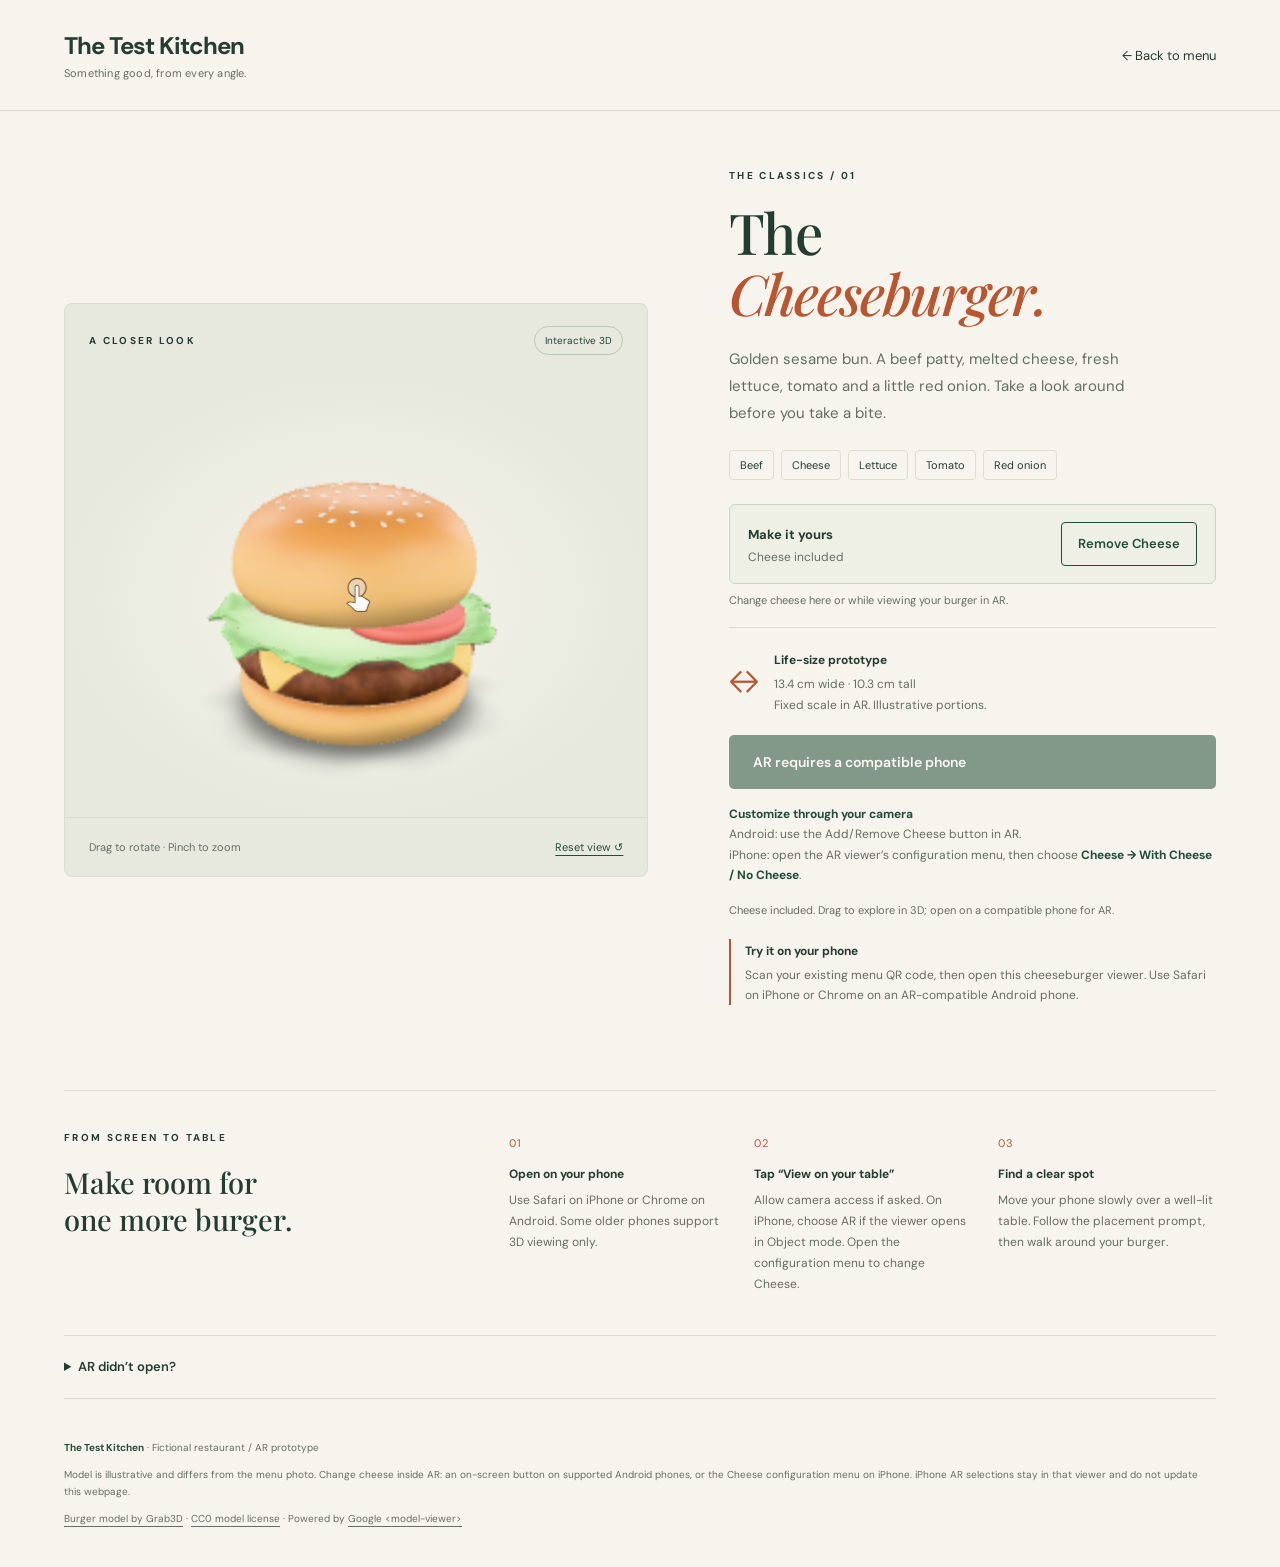
==== index.html @ 7cefbf9c "Enable live cheese changes in WebXR and iPhone Quick Look" ====
<!doctype html>
<html lang="en">
<head>
  <meta charset="utf-8">
  <meta name="viewport" content="width=device-width, initial-scale=1">
  <meta name="theme-color" content="#f7f4ed">
  <meta name="description" content="Explore The Test Kitchen's cheeseburger in 3D and place a life-size prototype on your table in augmented reality.">
  <title>Cheeseburger in 3D · The Test Kitchen</title>
  <link rel="stylesheet" href="styles.css?v=live-ar-1">
  <script type="module" src="model-viewer.min.js"></script>
  <script type="module" src="viewer.js?v=live-ar-1"></script>
</head>
<body>
  <header class="site-header">
    <a class="wordmark" href="https://sites.google.com/view/the-test-kitchen-menu-demo">The Test Kitchen<span>Something good, from every angle.</span></a>
    <a class="back-link" href="https://sites.google.com/view/the-test-kitchen-menu-demo">← Back to menu</a>
  </header>
  <main>
    <section class="experience" aria-labelledby="burger-title">
      <div class="viewer-panel">
        <div class="viewer-topline"><span class="eyebrow">A closer look</span><span class="badge">Interactive 3D</span></div>
        <model-viewer class="is-loading" id="burger" src="cheeseburger.glb" ios-src="burger-interactive.usdz"
          alt="A sesame-bun cheeseburger with beef, cheese, lettuce, tomato and red onion. Drag or use arrow keys to rotate."
          camera-controls touch-action="pan-y" shadow-intensity="1" shadow-softness="1"
          exposure="1" camera-orbit="30deg 70deg 0.38m" min-camera-orbit="auto 15deg 0.22m" max-camera-orbit="auto 90deg 0.6m"
          ar ar-modes="webxr quick-look" ar-scale="fixed" ar-placement="floor" xr-environment loading="eager">
          <button slot="ar-button" class="native-ar-button" disabled>View on your table <span aria-hidden="true">↗</span></button>
          <div slot="progress-bar" class="loading-indicator" id="loading-indicator"><span class="spinner" aria-hidden="true"></span> Preparing your burger…</div>
          <div class="ar-customizer" id="ar-customizer" role="group" aria-label="Customize your burger in AR">
            <div><strong>Make it yours</strong><p id="ar-cheese-status" role="status" aria-live="polite">Cheese included</p></div>
            <button id="ar-toggle-cheese" type="button" disabled>Remove Cheese</button>
            <p class="ar-placement-hint">Move your phone slowly to find the table, then tap to place.</p>
            <p class="ar-tracking-hint">Finding your table again… Move your phone slowly.</p>
          </div>
        </model-viewer>
        <div class="viewer-bottomline"><span>Drag to rotate · Pinch to zoom</span><button class="text-button" id="reset-view" disabled>Reset view ↺</button></div>
      </div>
      <div class="details">
        <p class="eyebrow">The classics / 01</p>
        <h1 id="burger-title">The<br><em>Cheeseburger.</em></h1>
        <p class="description">Golden sesame bun. A beef patty, melted cheese, fresh lettuce, tomato and a little red onion. Take a look around before you take a bite.</p>
        <div class="ingredients" aria-label="Illustrated ingredients"><span>Beef</span><span id="cheese-chip">Cheese</span><span>Lettuce</span><span>Tomato</span><span>Red onion</span></div>
        <div class="customizer"><div><strong>Make it yours</strong><p id="cheese-status" role="status" aria-live="polite">Cheese included</p></div><button id="toggle-cheese" type="button" aria-pressed="false" aria-label="Remove cheese" disabled>Remove Cheese</button></div>
        <p class="customizer-note">Change cheese here or while viewing your burger in AR.</p>
        <div class="size-note"><span class="size-icon" aria-hidden="true">↔</span><div><strong>Life-size prototype</strong><p>13.4 cm wide · 10.3 cm tall<br>Fixed scale in AR. Illustrative portions.</p></div></div>
        <button id="launch-ar" class="primary-button" disabled>Loading 3D model…</button>
        <p class="ar-instructions"><strong>Customize through your camera</strong><br>Android: use the Add/Remove Cheese button in AR.<br>iPhone: open the AR viewer’s configuration menu, then choose <strong>Cheese → With Cheese / No Cheese</strong>.</p>
        <p id="viewer-status" class="status" role="status" aria-live="polite">The model is loading. You’ll be able to rotate it here.</p>
        <button id="retry" class="text-button" hidden>Try loading again</button>
        <div class="phone-note" id="phone-note" hidden><strong>Try it on your phone</strong><p>Scan your existing menu QR code, then open this cheeseburger viewer. Use Safari on iPhone or Chrome on an AR-compatible Android phone.</p></div>
        <noscript><p class="error">JavaScript is needed for interactive 3D. On iPhone, you can <a rel="ar" href="burger-interactive.usdz#allowsContentScaling=0">open the AR model directly<img alt="" width="1" height="1" src="ar-icon.svg"></a>.</p></noscript>
      </div>
    </section>
    <section class="how-to" aria-labelledby="how-title">
      <div><p class="eyebrow">From screen to table</p><h2 id="how-title">Make room for<br>one more burger.</h2></div>
      <ol>
        <li><span class="step">01</span><div><h3>Open on your phone</h3><p>Use Safari on iPhone or Chrome on Android. Some older phones support 3D viewing only.</p></div></li>
        <li><span class="step">02</span><div><h3>Tap “View on your table”</h3><p>Allow camera access if asked. On iPhone, choose AR if the viewer opens in Object mode. Open the configuration menu to change Cheese.</p></div></li>
        <li><span class="step">03</span><div><h3>Find a clear spot</h3><p>Move your phone slowly over a well-lit table. Follow the placement prompt, then walk around your burger.</p></div></li>
      </ol>
    </section>
    <details class="help"><summary>AR didn’t open?</summary><p>Open this page in Safari or Chrome instead of a social app’s browser. Android requires Chrome with WebXR and Google Play Services for AR on a supported device. Update iOS if the iPhone configuration menu is unavailable. If camera placement is unavailable, you can still rotate the burger in 3D.</p><p>iPhone fallback: <a id="ios-fallback" rel="ar" href="burger-interactive.usdz#allowsContentScaling=0"><img src="ar-icon.svg" width="18" height="18" alt=""> Open the iPhone AR file</a>.</p></details>
  </main>
  <footer><p><strong>The Test Kitchen</strong> · Fictional restaurant / AR prototype</p><p>Model is illustrative and differs from the menu photo. Change cheese inside AR: an on-screen button on supported Android phones, or the Cheese configuration menu on iPhone. iPhone AR selections stay in that viewer and do not update this webpage.</p><p><a href="https://grab3d.com/models/food/burger/">Burger model by Grab3D</a> · <a href="MODEL-LICENSE.txt">CC0 model license</a> · Powered by <a href="https://modelviewer.dev/">Google &lt;model-viewer&gt;</a></p></footer>
</body>
</html>
---- styles.css ----
@import url('https://fonts.googleapis.com/css2?family=DM+Sans:wght@400;500;600;700&family=Playfair+Display:ital,wght@0,500;0,600;1,500&display=swap');
:root{font-family:'DM Sans',Arial,sans-serif;color:#253c31;background:#f7f4ed;font-synthesis:none;--green:#234d38;--muted:#666d62;--line:#dddcd1;--orange:#bb552f}
*{box-sizing:border-box}body{margin:0}a{color:inherit;text-underline-offset:4px}button{font:inherit;cursor:pointer}button:disabled{cursor:default;opacity:.55}button:focus-visible,a:focus-visible,summary:focus-visible{outline:3px solid #bb552f;outline-offset:5px}[hidden]{display:none!important}
.site-header{max-width:1440px;margin:auto;padding:30px 5%;display:flex;align-items:center;justify-content:space-between;border-bottom:1px solid var(--line);gap:24px}.wordmark{text-decoration:none;font-size:24px;font-weight:700;letter-spacing:-1px}.wordmark span{display:block;font-size:11px;letter-spacing:.2px;font-weight:400;margin-top:5px;color:var(--muted)}.back-link{font-size:13px;text-decoration:none}main{max-width:1440px;margin:auto;padding:42px 5% 0}.experience{display:grid;grid-template-columns:minmax(0,1.2fr) minmax(0,1fr);gap:7%;align-items:center}.viewer-panel{position:relative;background:#e7e9df;border:1px solid #d8ddcf;border-radius:8px;min-width:0;overflow:hidden}.viewer-topline,.viewer-bottomline{display:flex;justify-content:space-between;align-items:center;padding:22px 24px;gap:12px}.eyebrow{text-transform:uppercase;letter-spacing:2.3px;font-size:10px;font-weight:700;margin:0 0 20px}.viewer-topline .eyebrow{margin:0}.badge{font-size:10px;padding:7px 10px;border:1px solid #bbc6b4;border-radius:20px}.viewer-bottomline{font-size:11px;color:var(--muted);border-top:1px solid #d8ddcf;padding:18px 24px}model-viewer{width:100%;height:440px;--poster-color:transparent;--progress-bar-color:var(--green);background:radial-gradient(ellipse at center,#f5f3e9 0%,#e7e9df 70%)}.details{padding:16px 0}h1{font-family:'Playfair Display',Georgia,serif;font-size:clamp(38px,4.4vw,66px);font-weight:500;line-height:1.08;letter-spacing:-2px;margin:0 0 22px}h1 em{font-weight:500;color:var(--orange)}.description{color:var(--muted);font-size:15px;line-height:1.8;max-width:430px}.ingredients{display:flex;flex-wrap:wrap;gap:7px;margin:23px 0}.ingredients span{border:1px solid var(--line);font-size:11px;padding:7px 10px;border-radius:4px}.size-note{display:flex;align-items:center;gap:15px;border-top:1px solid var(--line);padding:20px 0}.size-note strong{font-size:12px}.size-note p{color:var(--muted);font-size:12px;line-height:1.7;margin:5px 0 0}.size-icon{font-size:30px;color:var(--orange)}.primary-button,.native-ar-button{background:var(--green);color:#fff;border:0;border-radius:5px;padding:18px 24px;font-weight:600;font-size:14px}.primary-button{width:100%;text-align:left;display:flex;justify-content:space-between;align-items:center}.primary-button:hover:not(:disabled),.native-ar-button:hover{background:#173d29}.native-ar-button{position:absolute;bottom:20px;left:50%;transform:translateX(-50%);white-space:nowrap;box-shadow:0 3px 18px #26372a22}.native-ar-button span{margin-left:16px}.text-button{background:none;border:0;padding:4px 0;color:var(--green);font-size:11px;text-decoration:underline;text-underline-offset:4px}.status{font-size:11px;line-height:1.7;color:var(--muted);min-height:20px;margin:10px 0}.phone-note{border-left:2px solid var(--orange);padding-left:14px;margin-top:18px}.phone-note strong{font-size:12px}.phone-note p{font-size:12px;line-height:1.7;color:var(--muted);margin:5px 0}.loading-indicator{position:absolute;inset:0;display:flex;align-items:center;justify-content:center;gap:12px;font-size:13px;background:#e7e9df}.spinner{height:18px;width:18px;border:2px solid #b9c6b2;border-top-color:var(--green);border-radius:50%;animation:spin .7s linear infinite}@keyframes spin{to{transform:rotate(360deg)}}.how-to{display:grid;grid-template-columns:1fr 2fr;gap:8%;border-top:1px solid var(--line);margin-top:64px;padding:40px 0}.how-to h2{font-family:'Playfair Display',Georgia,serif;font-size:29px;line-height:1.25;font-weight:500;margin:0}.how-to ol{list-style:none;margin:0;padding:0;display:grid;grid-template-columns:repeat(3,1fr);gap:26px}.step{color:var(--orange);font-size:11px;letter-spacing:1px}.how-to h3{font-size:12px;margin:14px 0 8px}.how-to li p{font-size:12px;line-height:1.75;color:var(--muted);margin:0}.help{border-top:1px solid var(--line);border-bottom:1px solid var(--line);padding:20px 0;font-size:13px;line-height:1.7}.help summary{cursor:pointer;font-weight:600}.help p{max-width:780px;color:var(--muted)}.help img{vertical-align:middle}.error{color:#9c3126}footer{max-width:1440px;margin:0 auto;padding:30px 5%;font-size:10px;line-height:1.7;color:var(--muted)}footer strong{color:var(--green)}
@media(max-width:760px){.site-header{padding:20px 6%;gap:10px}.wordmark{font-size:20px}.wordmark span{font-size:9px}.back-link{font-size:11px}main{padding:24px 6% 0}.experience{grid-template-columns:1fr;gap:28px}.viewer-topline{padding:16px}.viewer-bottomline{padding:14px 16px;font-size:10px}model-viewer{height:340px;max-height:50svh;min-height:250px}.details{padding:0}h1{font-size:46px;letter-spacing:-1.5px}h1 br{display:none}h1 em{display:block}.description{font-size:14px;max-width:none}.eyebrow{margin-bottom:14px}.how-to{grid-template-columns:1fr;gap:28px;margin-top:36px;padding:30px 0}.how-to ol{grid-template-columns:1fr;gap:23px}.how-to li{display:flex;gap:20px}.step{padding-top:3px}.how-to h3{margin:0 0 5px}.how-to h2{font-size:28px}.how-to h2 br{display:none}.primary-button{font-size:15px}footer{padding:24px 6%}.native-ar-button{padding:14px 18px;font-size:12px}}
@media(prefers-reduced-motion:reduce){.spinner{animation:none}}

.customizer{display:flex;align-items:center;justify-content:space-between;gap:16px;border:1px solid #cbd3c4;background:#eef0e6;border-radius:6px;padding:17px 18px;margin-top:24px}.customizer strong{font-size:13px}.customizer p{font-size:12px;color:var(--muted);margin:5px 0 0}.customizer button{font-size:13px;font-weight:600;background:transparent;border:1px solid var(--green);color:var(--green);padding:12px 16px;border-radius:4px;min-height:44px;white-space:nowrap}.customizer button:hover:not(:disabled){background:#dde4d5}.customizer button[aria-pressed="true"]{background:var(--green);color:white}.customizer-note{font-size:11px;color:var(--muted);line-height:1.6;margin:8px 0 18px}#cheese-chip.omitted{text-decoration:line-through;opacity:.5}.is-loading .native-ar-button{display:none!important}#ios-fallback[aria-disabled="true"]{pointer-events:none;opacity:.5}
.customizer button[aria-pressed="true"]:hover:not(:disabled){background:#173d29}

.ar-instructions{font-size:12px;line-height:1.7;color:var(--muted);margin:15px 0}.ar-instructions strong{color:var(--green)}
.ar-customizer{display:none;position:absolute;left:16px;right:16px;bottom:max(24px,env(safe-area-inset-bottom));max-width:460px;margin:auto;padding:18px;border-radius:12px;background:#f7f4edf5;color:#253c31;box-shadow:0 4px 24px #0003;grid-template-columns:1fr auto;gap:12px;align-items:center;pointer-events:auto}
.ar-customizer strong{font-size:16px}.ar-customizer p{font-size:13px;line-height:1.5;margin:5px 0 0}.ar-customizer button{border:0;border-radius:6px;background:#234d38;color:white;font-size:16px;font-weight:600;min-height:48px;padding:12px 16px}.ar-customizer .ar-placement-hint,.ar-customizer .ar-tracking-hint{grid-column:1 / -1;margin:0}.ar-tracking-hint{display:none}
model-viewer[ar-status="session-started"] .ar-customizer,model-viewer[ar-status="object-placed"] .ar-customizer{display:grid}
model-viewer[ar-status="object-placed"] .ar-placement-hint{display:none}
model-viewer[ar-tracking="not-tracking"] .ar-tracking-hint{display:block}
model-viewer[ar-tracking="not-tracking"] .ar-placement-hint{display:none}
model-viewer[ar-status="session-started"] .loading-indicator,model-viewer[ar-status="object-placed"] .loading-indicator{display:none}
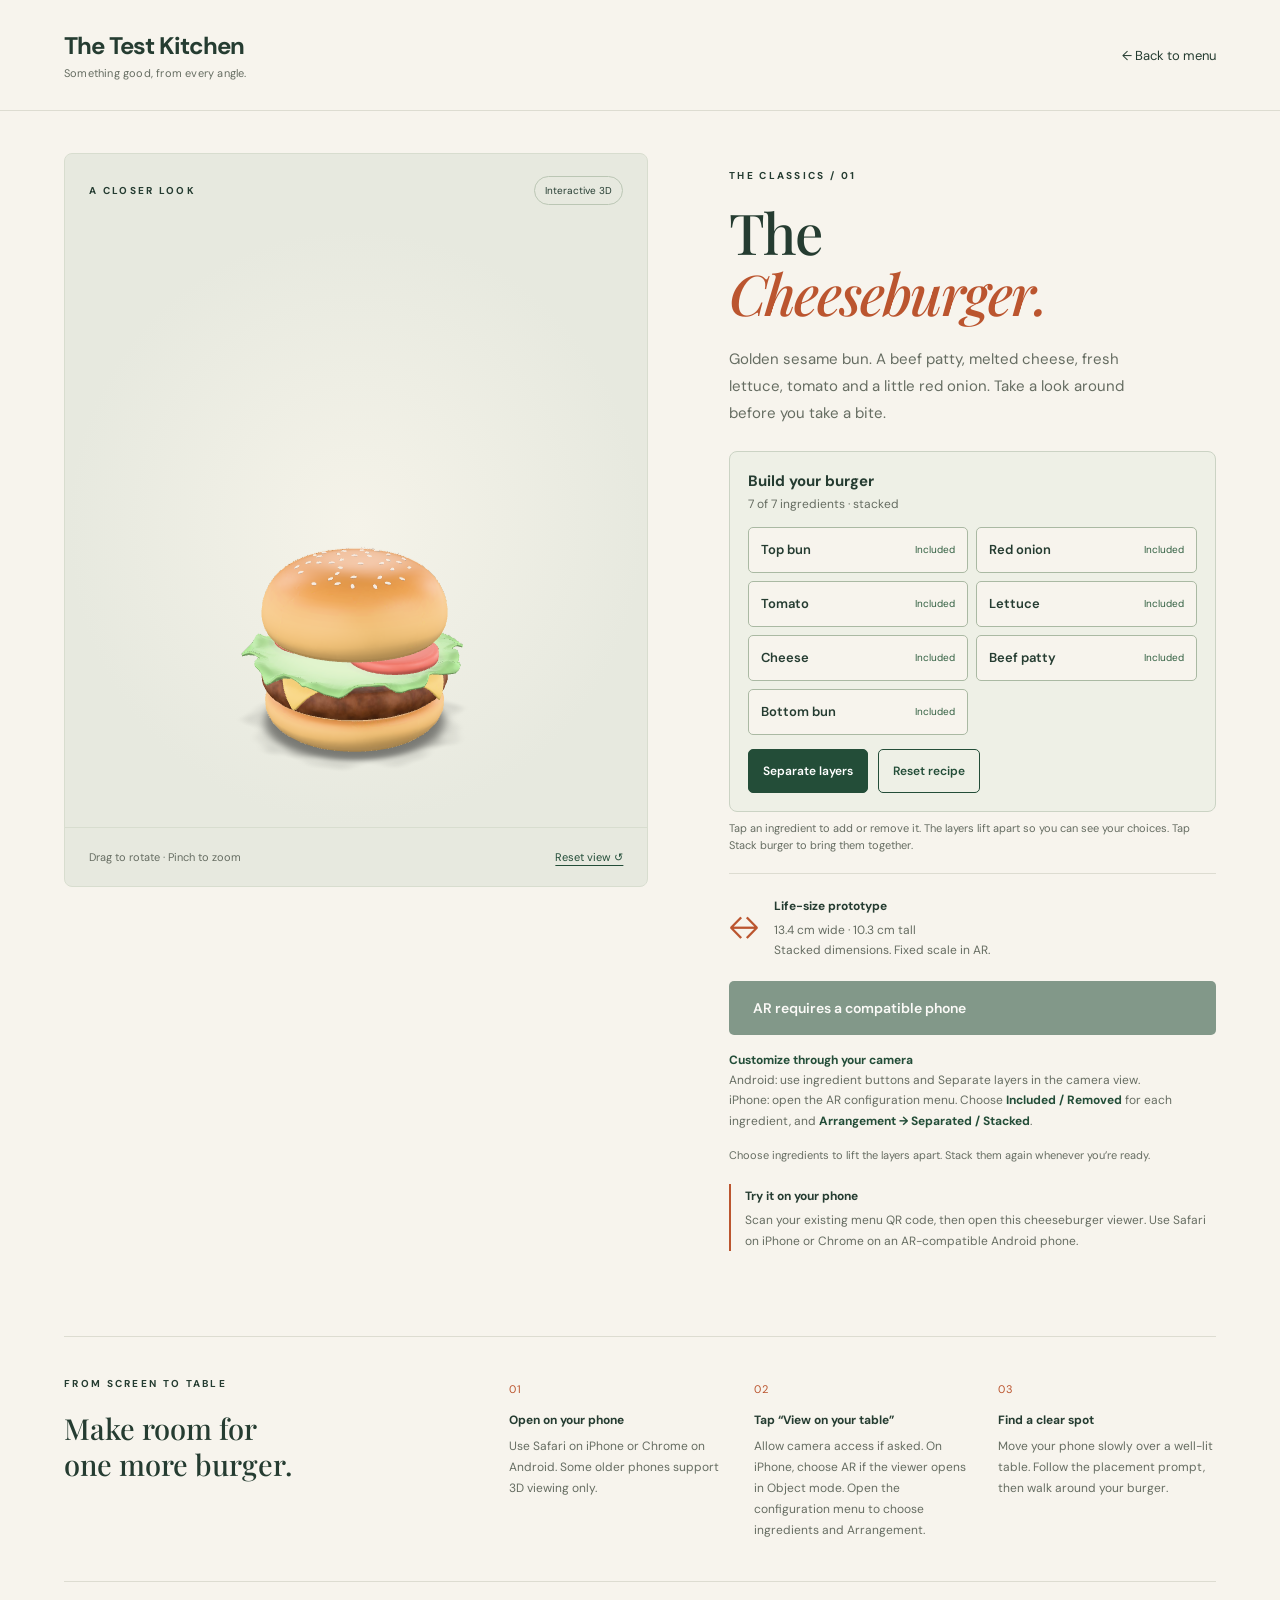
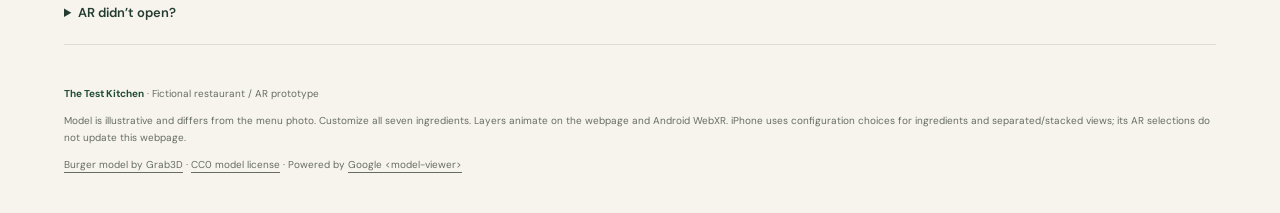
==== commit 4d15c20c: "Add all ingredient controls and separating burger layers in 3D and AR" ====
--- a/index.html
+++ b/index.html
@@ -6,9 +6,9 @@
   <meta name="theme-color" content="#f7f4ed">
   <meta name="description" content="Explore The Test Kitchen's cheeseburger in 3D and place a life-size prototype on your table in augmented reality.">
   <title>Cheeseburger in 3D · The Test Kitchen</title>
-  <link rel="stylesheet" href="styles.css?v=live-ar-1">
+  <link rel="stylesheet" href="styles.css?v=layers-2">
   <script type="module" src="model-viewer.min.js"></script>
-  <script type="module" src="viewer.js?v=live-ar-1"></script>
+  <script type="module" src="viewer.js?v=layers-2"></script>
 </head>
 <body>
   <header class="site-header">
@@ -19,18 +19,18 @@
     <section class="experience" aria-labelledby="burger-title">
       <div class="viewer-panel">
         <div class="viewer-topline"><span class="eyebrow">A closer look</span><span class="badge">Interactive 3D</span></div>
-        <model-viewer class="is-loading" id="burger" src="cheeseburger.glb" ios-src="burger-interactive.usdz"
+        <model-viewer class="is-loading" id="burger" src="burger-layers.glb" ios-src="burger-customizable.usdz" animation-name="Separate layers"
           alt="A sesame-bun cheeseburger with beef, cheese, lettuce, tomato and red onion. Drag or use arrow keys to rotate."
           camera-controls touch-action="pan-y" shadow-intensity="1" shadow-softness="1"
-          exposure="1" camera-orbit="30deg 70deg 0.38m" min-camera-orbit="auto 15deg 0.22m" max-camera-orbit="auto 90deg 0.6m"
+          exposure="1" camera-orbit="30deg 75deg 0.65m" camera-target="0m 0.12m 0m" min-camera-orbit="auto 15deg 0.3m" max-camera-orbit="auto 90deg 1m"
           ar ar-modes="webxr quick-look" ar-scale="fixed" ar-placement="floor" xr-environment loading="eager">
           <button slot="ar-button" class="native-ar-button" disabled>View on your table <span aria-hidden="true">↗</span></button>
           <div slot="progress-bar" class="loading-indicator" id="loading-indicator"><span class="spinner" aria-hidden="true"></span> Preparing your burger…</div>
           <div class="ar-customizer" id="ar-customizer" role="group" aria-label="Customize your burger in AR">
-            <div><strong>Make it yours</strong><p id="ar-cheese-status" role="status" aria-live="polite">Cheese included</p></div>
-            <button id="ar-toggle-cheese" type="button" disabled>Remove Cheese</button>
-            <p class="ar-placement-hint">Move your phone slowly to find the table, then tap to place.</p>
-            <p class="ar-tracking-hint">Finding your table again… Move your phone slowly.</p>
+            <div class="ar-customizer-title"><strong>Your burger, your way</strong><p id="ar-recipe-status" role="status" aria-live="polite">All ingredients included</p></div>
+            <div class="ingredient-grid"><button type="button" data-ingredient="Top_Bun" aria-pressed="true" disabled><span>Top bun</span><span class="ingredient-state">Included</span></button><button type="button" data-ingredient="Onion" aria-pressed="true" disabled><span>Red onion</span><span class="ingredient-state">Included</span></button><button type="button" data-ingredient="Tomato" aria-pressed="true" disabled><span>Tomato</span><span class="ingredient-state">Included</span></button><button type="button" data-ingredient="Lettuce" aria-pressed="true" disabled><span>Lettuce</span><span class="ingredient-state">Included</span></button><button type="button" data-ingredient="Cheese" aria-pressed="true" disabled><span>Cheese</span><span class="ingredient-state">Included</span></button><button type="button" data-ingredient="Patty" aria-pressed="true" disabled><span>Beef patty</span><span class="ingredient-state">Included</span></button><button type="button" data-ingredient="Bottom_Bun" aria-pressed="true" disabled><span>Bottom bun</span><span class="ingredient-state">Included</span></button></div>
+            <div class="recipe-actions"><button type="button" data-layout disabled>Separate layers</button><button type="button" data-reset disabled>Reset recipe</button></div>
+            <p class="ar-placement-hint">Move your phone slowly to find the table, then tap to place.</p><p class="ar-tracking-hint">Finding your table again… Move your phone slowly.</p>
           </div>
         </model-viewer>
         <div class="viewer-bottomline"><span>Drag to rotate · Pinch to zoom</span><button class="text-button" id="reset-view" disabled>Reset view ↺</button></div>
@@ -39,28 +39,31 @@
         <p class="eyebrow">The classics / 01</p>
         <h1 id="burger-title">The<br><em>Cheeseburger.</em></h1>
         <p class="description">Golden sesame bun. A beef patty, melted cheese, fresh lettuce, tomato and a little red onion. Take a look around before you take a bite.</p>
-        <div class="ingredients" aria-label="Illustrated ingredients"><span>Beef</span><span id="cheese-chip">Cheese</span><span>Lettuce</span><span>Tomato</span><span>Red onion</span></div>
-        <div class="customizer"><div><strong>Make it yours</strong><p id="cheese-status" role="status" aria-live="polite">Cheese included</p></div><button id="toggle-cheese" type="button" aria-pressed="false" aria-label="Remove cheese" disabled>Remove Cheese</button></div>
-        <p class="customizer-note">Change cheese here or while viewing your burger in AR.</p>
-        <div class="size-note"><span class="size-icon" aria-hidden="true">↔</span><div><strong>Life-size prototype</strong><p>13.4 cm wide · 10.3 cm tall<br>Fixed scale in AR. Illustrative portions.</p></div></div>
+        <div class="recipe-customizer"><div class="recipe-heading"><strong>Build your burger</strong><p id="recipe-status" role="status" aria-live="polite">All ingredients included</p></div>
+          <div class="ingredient-grid"><button type="button" data-ingredient="Top_Bun" aria-pressed="true" disabled><span>Top bun</span><span class="ingredient-state">Included</span></button><button type="button" data-ingredient="Onion" aria-pressed="true" disabled><span>Red onion</span><span class="ingredient-state">Included</span></button><button type="button" data-ingredient="Tomato" aria-pressed="true" disabled><span>Tomato</span><span class="ingredient-state">Included</span></button><button type="button" data-ingredient="Lettuce" aria-pressed="true" disabled><span>Lettuce</span><span class="ingredient-state">Included</span></button><button type="button" data-ingredient="Cheese" aria-pressed="true" disabled><span>Cheese</span><span class="ingredient-state">Included</span></button><button type="button" data-ingredient="Patty" aria-pressed="true" disabled><span>Beef patty</span><span class="ingredient-state">Included</span></button><button type="button" data-ingredient="Bottom_Bun" aria-pressed="true" disabled><span>Bottom bun</span><span class="ingredient-state">Included</span></button></div>
+          <div class="recipe-actions"><button type="button" data-layout disabled>Separate layers</button><button type="button" data-reset disabled>Reset recipe</button></div>
+        </div>
+        <p class="customizer-note">Tap an ingredient to add or remove it. The layers lift apart so you can see your choices. Tap Stack burger to bring them together.</p>
+        <div class="size-note"><span class="size-icon" aria-hidden="true">↔</span><div><strong>Life-size prototype</strong><p>13.4 cm wide · 10.3 cm tall<br>Stacked dimensions. Fixed scale in AR.</p></div></div>
         <button id="launch-ar" class="primary-button" disabled>Loading 3D model…</button>
-        <p class="ar-instructions"><strong>Customize through your camera</strong><br>Android: use the Add/Remove Cheese button in AR.<br>iPhone: open the AR viewer’s configuration menu, then choose <strong>Cheese → With Cheese / No Cheese</strong>.</p>
+        <p class="ar-instructions"><strong>Customize through your camera</strong><br>Android: use ingredient buttons and Separate layers in the camera view.<br>iPhone: open the AR configuration menu. Choose <strong>Included / Removed</strong> for each ingredient, and <strong>Arrangement → Separated / Stacked</strong>.</p>
         <p id="viewer-status" class="status" role="status" aria-live="polite">The model is loading. You’ll be able to rotate it here.</p>
+        <button id="retry-ios" class="text-button" hidden>Retry iPhone AR</button>
         <button id="retry" class="text-button" hidden>Try loading again</button>
         <div class="phone-note" id="phone-note" hidden><strong>Try it on your phone</strong><p>Scan your existing menu QR code, then open this cheeseburger viewer. Use Safari on iPhone or Chrome on an AR-compatible Android phone.</p></div>
-        <noscript><p class="error">JavaScript is needed for interactive 3D. On iPhone, you can <a rel="ar" href="burger-interactive.usdz#allowsContentScaling=0">open the AR model directly<img alt="" width="1" height="1" src="ar-icon.svg"></a>.</p></noscript>
+        <noscript><p class="error">JavaScript is needed for interactive 3D. On iPhone, you can <a rel="ar" href="burger-customizable.usdz#allowsContentScaling=0">open the AR model directly<img alt="" width="1" height="1" src="ar-icon.svg"></a>.</p></noscript>
       </div>
     </section>
     <section class="how-to" aria-labelledby="how-title">
       <div><p class="eyebrow">From screen to table</p><h2 id="how-title">Make room for<br>one more burger.</h2></div>
       <ol>
         <li><span class="step">01</span><div><h3>Open on your phone</h3><p>Use Safari on iPhone or Chrome on Android. Some older phones support 3D viewing only.</p></div></li>
-        <li><span class="step">02</span><div><h3>Tap “View on your table”</h3><p>Allow camera access if asked. On iPhone, choose AR if the viewer opens in Object mode. Open the configuration menu to change Cheese.</p></div></li>
+        <li><span class="step">02</span><div><h3>Tap “View on your table”</h3><p>Allow camera access if asked. On iPhone, choose AR if the viewer opens in Object mode. Open the configuration menu to choose ingredients and Arrangement.</p></div></li>
         <li><span class="step">03</span><div><h3>Find a clear spot</h3><p>Move your phone slowly over a well-lit table. Follow the placement prompt, then walk around your burger.</p></div></li>
       </ol>
     </section>
-    <details class="help"><summary>AR didn’t open?</summary><p>Open this page in Safari or Chrome instead of a social app’s browser. Android requires Chrome with WebXR and Google Play Services for AR on a supported device. Update iOS if the iPhone configuration menu is unavailable. If camera placement is unavailable, you can still rotate the burger in 3D.</p><p>iPhone fallback: <a id="ios-fallback" rel="ar" href="burger-interactive.usdz#allowsContentScaling=0"><img src="ar-icon.svg" width="18" height="18" alt=""> Open the iPhone AR file</a>.</p></details>
+    <details class="help"><summary>AR didn’t open?</summary><p>Open this page in Safari or Chrome instead of a social app’s browser. Android requires Chrome with WebXR and Google Play Services for AR on a supported device. Update iOS if the iPhone configuration menu is unavailable. If camera placement is unavailable, you can still rotate the burger in 3D.</p><p>iPhone fallback: <a id="ios-fallback" rel="ar" href="burger-customizable.usdz#allowsContentScaling=0"><img src="ar-icon.svg" width="18" height="18" alt=""> Open the iPhone AR file</a>.</p></details>
   </main>
-  <footer><p><strong>The Test Kitchen</strong> · Fictional restaurant / AR prototype</p><p>Model is illustrative and differs from the menu photo. Change cheese inside AR: an on-screen button on supported Android phones, or the Cheese configuration menu on iPhone. iPhone AR selections stay in that viewer and do not update this webpage.</p><p><a href="https://grab3d.com/models/food/burger/">Burger model by Grab3D</a> · <a href="MODEL-LICENSE.txt">CC0 model license</a> · Powered by <a href="https://modelviewer.dev/">Google &lt;model-viewer&gt;</a></p></footer>
+  <footer><p><strong>The Test Kitchen</strong> · Fictional restaurant / AR prototype</p><p>Model is illustrative and differs from the menu photo. Customize all seven ingredients. Layers animate on the webpage and Android WebXR. iPhone uses configuration choices for ingredients and separated/stacked views; its AR selections do not update this webpage.</p><p><a href="https://grab3d.com/models/food/burger/">Burger model by Grab3D</a> · <a href="MODEL-LICENSE.txt">CC0 model license</a> · Powered by <a href="https://modelviewer.dev/">Google &lt;model-viewer&gt;</a></p></footer>
 </body>
 </html>
--- a/styles.css
+++ b/styles.css
@@ -16,3 +16,7 @@
 model-viewer[ar-tracking="not-tracking"] .ar-tracking-hint{display:block}
 model-viewer[ar-tracking="not-tracking"] .ar-placement-hint{display:none}
 model-viewer[ar-status="session-started"] .loading-indicator,model-viewer[ar-status="object-placed"] .loading-indicator{display:none}
+
+.recipe-customizer{margin:24px 0 0;padding:18px;background:#eef0e6;border:1px solid #cbd3c4;border-radius:8px}.recipe-heading strong{font-size:15px}.recipe-heading p{font-size:12px;color:var(--muted);margin:5px 0 15px}.ingredient-grid{display:grid;grid-template-columns:1fr 1fr;gap:8px}.ingredient-grid button{display:flex;align-items:center;justify-content:space-between;gap:8px;min-height:46px;padding:10px 12px;border-radius:5px;border:1px solid #aab9a3;background:#f7f4ed;color:#253c31;text-align:left;font-size:13px;font-weight:600}.ingredient-grid button[aria-pressed="false"]{background:#e1e2d9;border-style:dashed;color:#62695f}.ingredient-state{font-size:10px;font-weight:400}.ingredient-grid button[aria-pressed="true"] .ingredient-state{color:#315f41}.recipe-actions{display:flex;flex-wrap:wrap;gap:10px;margin-top:14px}.recipe-actions button{border-radius:5px;min-height:44px;padding:10px 14px;font-size:12px;font-weight:600;background:#234d38;color:white;border:1px solid #234d38}.recipe-actions button[data-reset]{background:transparent;color:#234d38}.ar-customizer{max-width:470px;display:none;padding:14px;max-height:48svh;overflow:auto;grid-template-columns:1fr;gap:0}.ar-customizer-title p{margin:3px 0 10px}.ar-customizer .ingredient-grid{gap:6px}.ar-customizer .ingredient-grid button{font-size:13px;padding:9px 11px;min-height:44px;background:#f7f4ed;color:#253c31;border:1px solid #aab9a3}.ar-customizer .ingredient-grid button[aria-pressed="false"]{background:#e1e2d9;border-style:dashed;color:#62695f}.ar-customizer .recipe-actions{margin-top:10px}.ar-customizer .recipe-actions button{font-size:13px;padding:10px 12px;min-height:44px}.ar-customizer .ar-placement-hint,.ar-customizer .ar-tracking-hint{margin-top:10px;font-size:11px}.ar-customizer .recipe-actions button[data-reset]{color:#234d38;background:transparent}
+@media(min-width:761px){.experience{align-items:start}.viewer-panel{position:sticky;top:24px}model-viewer{height:600px}}
+@media(max-width:760px){.experience{display:block}.viewer-panel{position:sticky;top:0;z-index:5;box-shadow:0 4px 14px #253c3114}.details{margin-top:24px}.viewer-topline{padding:10px 14px}.viewer-bottomline{padding:9px 14px}model-viewer{height:255px;min-height:210px;max-height:32svh}.recipe-customizer{padding:14px}.ingredient-grid button{padding:10px;font-size:12px}.ingredient-state{font-size:9px}}
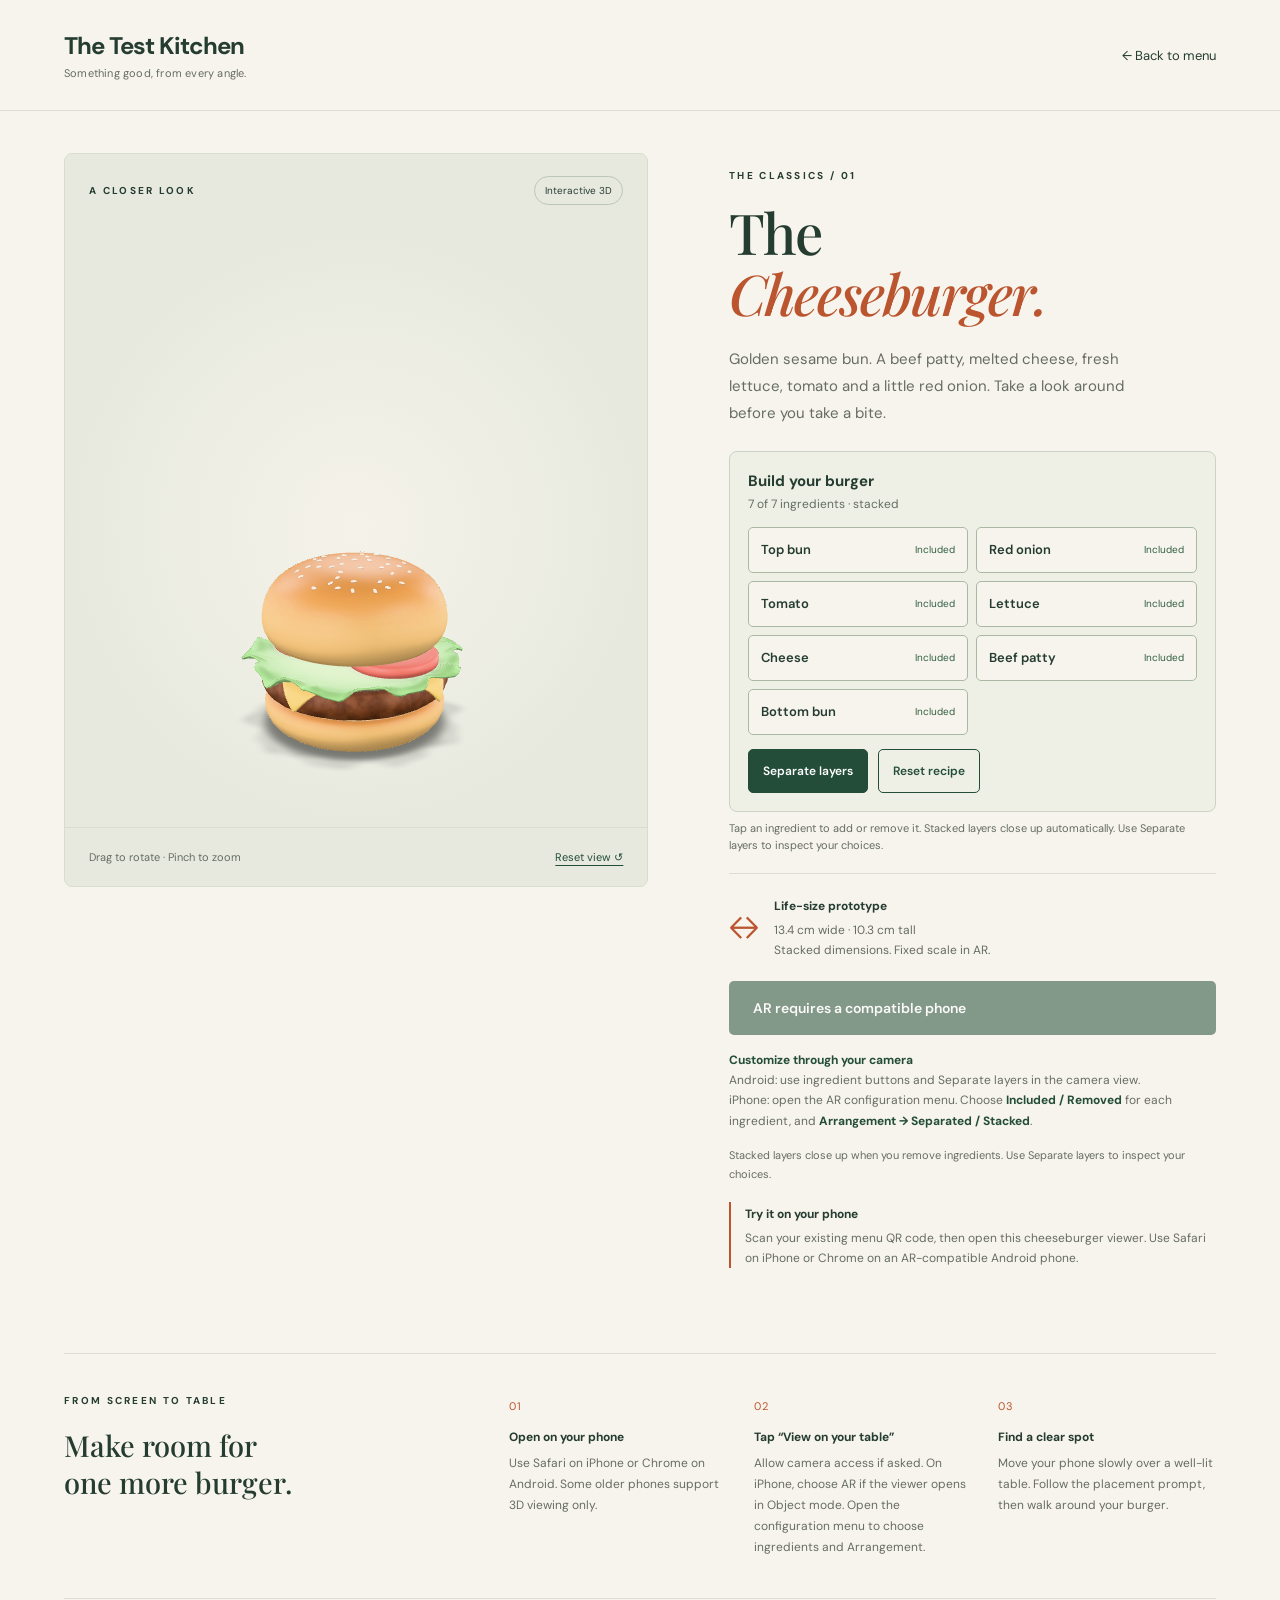
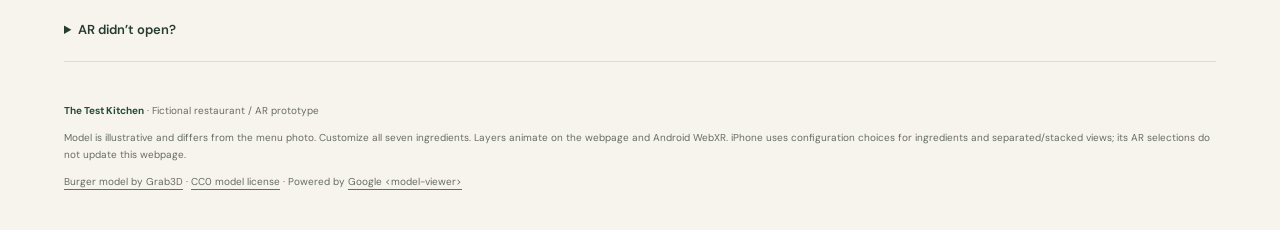
==== commit 57ad2c23: "Close ingredient-removal gaps for every stacked menu item Give burger, pizza and chicken sandwich re" ====
--- a/index.html
+++ b/index.html
@@ -6,9 +6,9 @@
   <meta name="theme-color" content="#f7f4ed">
   <meta name="description" content="Explore The Test Kitchen's cheeseburger in 3D and place a life-size prototype on your table in augmented reality.">
   <title>Cheeseburger in 3D · The Test Kitchen</title>
-  <link rel="stylesheet" href="styles.css?v=layers-2">
+  <link rel="stylesheet" href="styles.css?v=ios-recipe-3">
   <script type="module" src="model-viewer.min.js"></script>
-  <script type="module" src="viewer.js?v=layers-2"></script>
+  <script type="module" src="viewer-compact-v4.js?v=compact-4"></script>
 </head>
 <body>
   <header class="site-header">
@@ -19,7 +19,7 @@
     <section class="experience" aria-labelledby="burger-title">
       <div class="viewer-panel">
         <div class="viewer-topline"><span class="eyebrow">A closer look</span><span class="badge">Interactive 3D</span></div>
-        <model-viewer class="is-loading" id="burger" src="burger-layers.glb" ios-src="burger-customizable.usdz" animation-name="Separate layers"
+        <model-viewer class="is-loading" id="burger" src="burger-compact-v4.glb" ios-src="burger-customizable-v4.usdz" animation-name="Recipe_127"
           alt="A sesame-bun cheeseburger with beef, cheese, lettuce, tomato and red onion. Drag or use arrow keys to rotate."
           camera-controls touch-action="pan-y" shadow-intensity="1" shadow-softness="1"
           exposure="1" camera-orbit="30deg 75deg 0.65m" camera-target="0m 0.12m 0m" min-camera-orbit="auto 15deg 0.3m" max-camera-orbit="auto 90deg 1m"
@@ -43,7 +43,7 @@
           <div class="ingredient-grid"><button type="button" data-ingredient="Top_Bun" aria-pressed="true" disabled><span>Top bun</span><span class="ingredient-state">Included</span></button><button type="button" data-ingredient="Onion" aria-pressed="true" disabled><span>Red onion</span><span class="ingredient-state">Included</span></button><button type="button" data-ingredient="Tomato" aria-pressed="true" disabled><span>Tomato</span><span class="ingredient-state">Included</span></button><button type="button" data-ingredient="Lettuce" aria-pressed="true" disabled><span>Lettuce</span><span class="ingredient-state">Included</span></button><button type="button" data-ingredient="Cheese" aria-pressed="true" disabled><span>Cheese</span><span class="ingredient-state">Included</span></button><button type="button" data-ingredient="Patty" aria-pressed="true" disabled><span>Beef patty</span><span class="ingredient-state">Included</span></button><button type="button" data-ingredient="Bottom_Bun" aria-pressed="true" disabled><span>Bottom bun</span><span class="ingredient-state">Included</span></button></div>
           <div class="recipe-actions"><button type="button" data-layout disabled>Separate layers</button><button type="button" data-reset disabled>Reset recipe</button></div>
         </div>
-        <p class="customizer-note">Tap an ingredient to add or remove it. The layers lift apart so you can see your choices. Tap Stack burger to bring them together.</p>
+        <p class="customizer-note">Tap an ingredient to add or remove it. Stacked layers close up automatically. Use Separate layers to inspect your choices.</p>
         <div class="size-note"><span class="size-icon" aria-hidden="true">↔</span><div><strong>Life-size prototype</strong><p>13.4 cm wide · 10.3 cm tall<br>Stacked dimensions. Fixed scale in AR.</p></div></div>
         <button id="launch-ar" class="primary-button" disabled>Loading 3D model…</button>
         <p class="ar-instructions"><strong>Customize through your camera</strong><br>Android: use ingredient buttons and Separate layers in the camera view.<br>iPhone: open the AR configuration menu. Choose <strong>Included / Removed</strong> for each ingredient, and <strong>Arrangement → Separated / Stacked</strong>.</p>
@@ -51,7 +51,7 @@
         <button id="retry-ios" class="text-button" hidden>Retry iPhone AR</button>
         <button id="retry" class="text-button" hidden>Try loading again</button>
         <div class="phone-note" id="phone-note" hidden><strong>Try it on your phone</strong><p>Scan your existing menu QR code, then open this cheeseburger viewer. Use Safari on iPhone or Chrome on an AR-compatible Android phone.</p></div>
-        <noscript><p class="error">JavaScript is needed for interactive 3D. On iPhone, you can <a rel="ar" href="burger-customizable.usdz#allowsContentScaling=0">open the AR model directly<img alt="" width="1" height="1" src="ar-icon.svg"></a>.</p></noscript>
+        <noscript><p class="error">JavaScript is needed for interactive 3D. On iPhone, you can <a rel="ar" href="burger-customizable-v4.usdz#allowsContentScaling=0">open the AR model directly<img alt="" width="1" height="1" src="ar-icon.svg"></a>.</p></noscript>
       </div>
     </section>
     <section class="how-to" aria-labelledby="how-title">
@@ -62,7 +62,7 @@
         <li><span class="step">03</span><div><h3>Find a clear spot</h3><p>Move your phone slowly over a well-lit table. Follow the placement prompt, then walk around your burger.</p></div></li>
       </ol>
     </section>
-    <details class="help"><summary>AR didn’t open?</summary><p>Open this page in Safari or Chrome instead of a social app’s browser. Android requires Chrome with WebXR and Google Play Services for AR on a supported device. Update iOS if the iPhone configuration menu is unavailable. If camera placement is unavailable, you can still rotate the burger in 3D.</p><p>iPhone fallback: <a id="ios-fallback" rel="ar" href="burger-customizable.usdz#allowsContentScaling=0"><img src="ar-icon.svg" width="18" height="18" alt=""> Open the iPhone AR file</a>.</p></details>
+    <details class="help"><summary>AR didn’t open?</summary><p>Open this page in Safari or Chrome instead of a social app’s browser. Android requires Chrome with WebXR and Google Play Services for AR on a supported device. Update iOS if the iPhone configuration menu is unavailable. If camera placement is unavailable, you can still rotate the burger in 3D.</p><p>iPhone fallback: <a id="ios-fallback" rel="ar" href="burger-customizable-v4.usdz#allowsContentScaling=0"><img src="ar-icon.svg" width="18" height="18" alt=""> Open the iPhone AR file</a>.</p></details>
   </main>
   <footer><p><strong>The Test Kitchen</strong> · Fictional restaurant / AR prototype</p><p>Model is illustrative and differs from the menu photo. Customize all seven ingredients. Layers animate on the webpage and Android WebXR. iPhone uses configuration choices for ingredients and separated/stacked views; its AR selections do not update this webpage.</p><p><a href="https://grab3d.com/models/food/burger/">Burger model by Grab3D</a> · <a href="MODEL-LICENSE.txt">CC0 model license</a> · Powered by <a href="https://modelviewer.dev/">Google &lt;model-viewer&gt;</a></p></footer>
 </body>
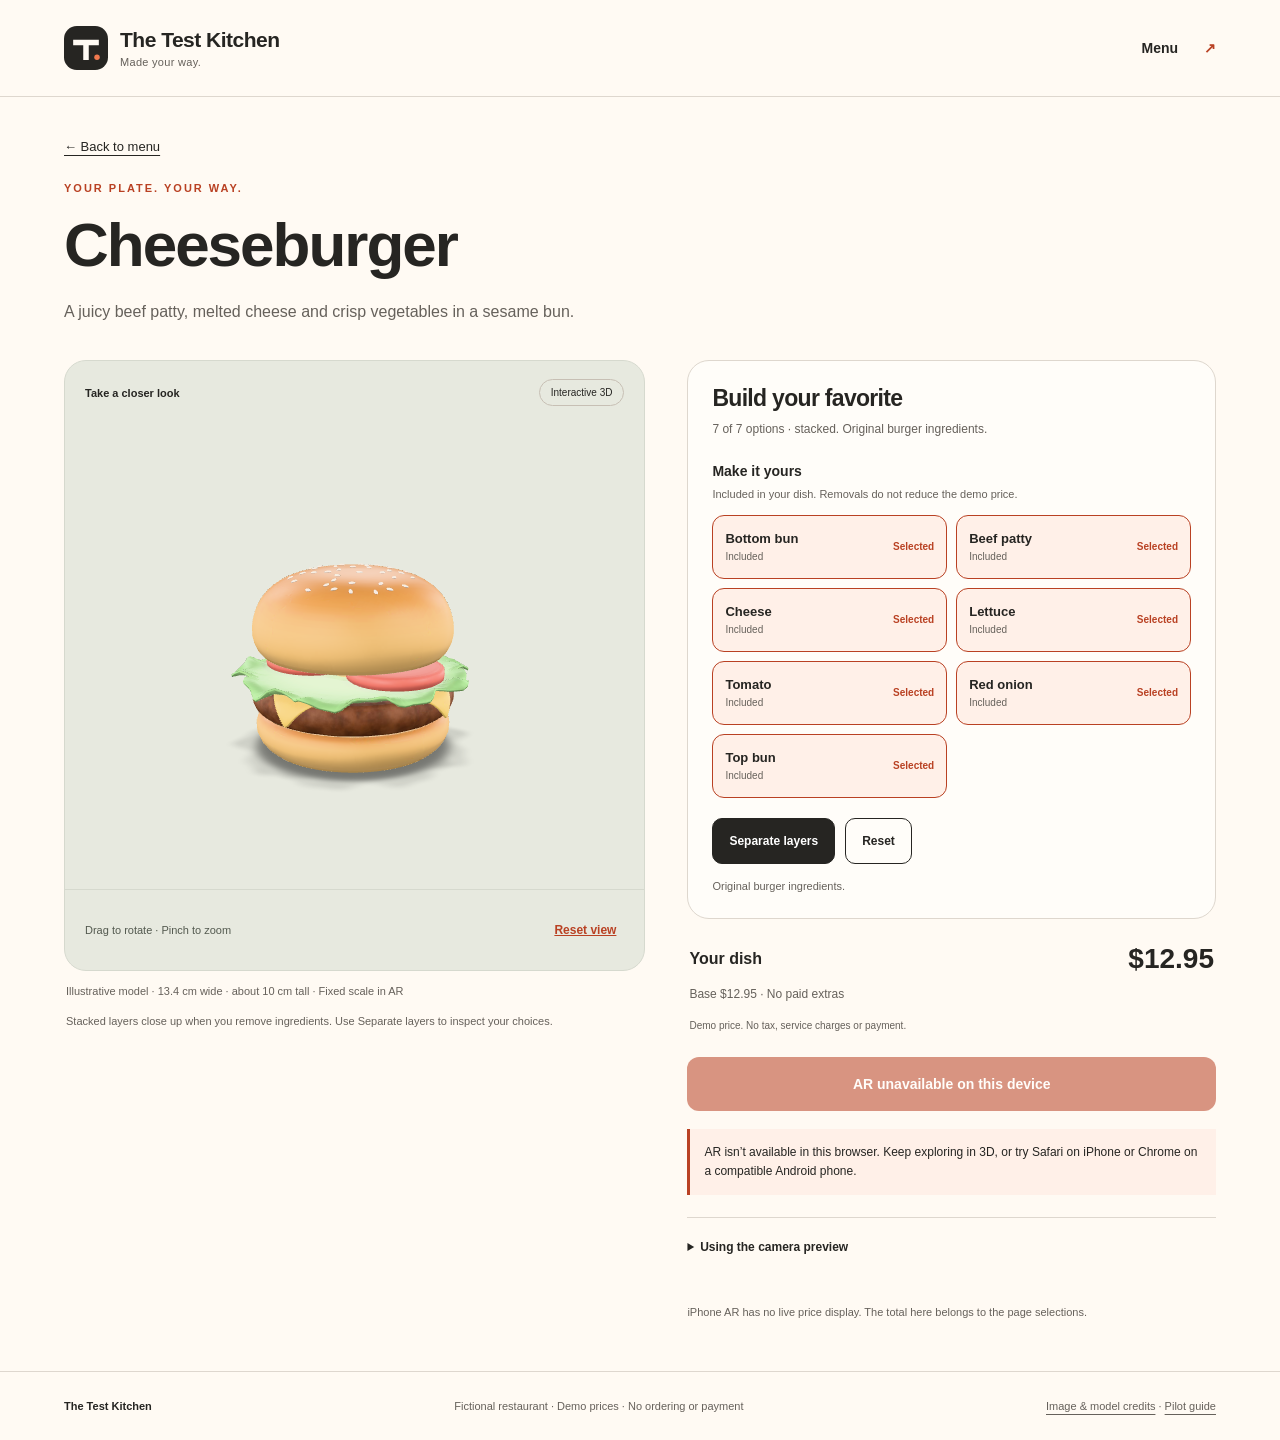
==== commit 4c90f572: "Redesign the shared restaurant menu with demo pricing and pilot tools Replace duplicated customer sc" ====
--- a/index.html
+++ b/index.html
@@ -1,69 +1 @@
-<!doctype html>
-<html lang="en">
-<head>
-  <meta charset="utf-8">
-  <meta name="viewport" content="width=device-width, initial-scale=1">
-  <meta name="theme-color" content="#f7f4ed">
-  <meta name="description" content="Explore The Test Kitchen's cheeseburger in 3D and place a life-size prototype on your table in augmented reality.">
-  <title>Cheeseburger in 3D · The Test Kitchen</title>
-  <link rel="stylesheet" href="styles.css?v=ios-recipe-3">
-  <script type="module" src="model-viewer.min.js"></script>
-  <script type="module" src="viewer-compact-v4.js?v=compact-4"></script>
-</head>
-<body>
-  <header class="site-header">
-    <a class="wordmark" href="https://sites.google.com/view/the-test-kitchen-menu-demo">The Test Kitchen<span>Something good, from every angle.</span></a>
-    <a class="back-link" href="https://sites.google.com/view/the-test-kitchen-menu-demo">← Back to menu</a>
-  </header>
-  <main>
-    <section class="experience" aria-labelledby="burger-title">
-      <div class="viewer-panel">
-        <div class="viewer-topline"><span class="eyebrow">A closer look</span><span class="badge">Interactive 3D</span></div>
-        <model-viewer class="is-loading" id="burger" src="burger-compact-v4.glb" ios-src="burger-customizable-v4.usdz" animation-name="Recipe_127"
-          alt="A sesame-bun cheeseburger with beef, cheese, lettuce, tomato and red onion. Drag or use arrow keys to rotate."
-          camera-controls touch-action="pan-y" shadow-intensity="1" shadow-softness="1"
-          exposure="1" camera-orbit="30deg 75deg 0.65m" camera-target="0m 0.12m 0m" min-camera-orbit="auto 15deg 0.3m" max-camera-orbit="auto 90deg 1m"
-          ar ar-modes="webxr quick-look" ar-scale="fixed" ar-placement="floor" xr-environment loading="eager">
-          <button slot="ar-button" class="native-ar-button" disabled>View on your table <span aria-hidden="true">↗</span></button>
-          <div slot="progress-bar" class="loading-indicator" id="loading-indicator"><span class="spinner" aria-hidden="true"></span> Preparing your burger…</div>
-          <div class="ar-customizer" id="ar-customizer" role="group" aria-label="Customize your burger in AR">
-            <div class="ar-customizer-title"><strong>Your burger, your way</strong><p id="ar-recipe-status" role="status" aria-live="polite">All ingredients included</p></div>
-            <div class="ingredient-grid"><button type="button" data-ingredient="Top_Bun" aria-pressed="true" disabled><span>Top bun</span><span class="ingredient-state">Included</span></button><button type="button" data-ingredient="Onion" aria-pressed="true" disabled><span>Red onion</span><span class="ingredient-state">Included</span></button><button type="button" data-ingredient="Tomato" aria-pressed="true" disabled><span>Tomato</span><span class="ingredient-state">Included</span></button><button type="button" data-ingredient="Lettuce" aria-pressed="true" disabled><span>Lettuce</span><span class="ingredient-state">Included</span></button><button type="button" data-ingredient="Cheese" aria-pressed="true" disabled><span>Cheese</span><span class="ingredient-state">Included</span></button><button type="button" data-ingredient="Patty" aria-pressed="true" disabled><span>Beef patty</span><span class="ingredient-state">Included</span></button><button type="button" data-ingredient="Bottom_Bun" aria-pressed="true" disabled><span>Bottom bun</span><span class="ingredient-state">Included</span></button></div>
-            <div class="recipe-actions"><button type="button" data-layout disabled>Separate layers</button><button type="button" data-reset disabled>Reset recipe</button></div>
-            <p class="ar-placement-hint">Move your phone slowly to find the table, then tap to place.</p><p class="ar-tracking-hint">Finding your table again… Move your phone slowly.</p>
-          </div>
-        </model-viewer>
-        <div class="viewer-bottomline"><span>Drag to rotate · Pinch to zoom</span><button class="text-button" id="reset-view" disabled>Reset view ↺</button></div>
-      </div>
-      <div class="details">
-        <p class="eyebrow">The classics / 01</p>
-        <h1 id="burger-title">The<br><em>Cheeseburger.</em></h1>
-        <p class="description">Golden sesame bun. A beef patty, melted cheese, fresh lettuce, tomato and a little red onion. Take a look around before you take a bite.</p>
-        <div class="recipe-customizer"><div class="recipe-heading"><strong>Build your burger</strong><p id="recipe-status" role="status" aria-live="polite">All ingredients included</p></div>
-          <div class="ingredient-grid"><button type="button" data-ingredient="Top_Bun" aria-pressed="true" disabled><span>Top bun</span><span class="ingredient-state">Included</span></button><button type="button" data-ingredient="Onion" aria-pressed="true" disabled><span>Red onion</span><span class="ingredient-state">Included</span></button><button type="button" data-ingredient="Tomato" aria-pressed="true" disabled><span>Tomato</span><span class="ingredient-state">Included</span></button><button type="button" data-ingredient="Lettuce" aria-pressed="true" disabled><span>Lettuce</span><span class="ingredient-state">Included</span></button><button type="button" data-ingredient="Cheese" aria-pressed="true" disabled><span>Cheese</span><span class="ingredient-state">Included</span></button><button type="button" data-ingredient="Patty" aria-pressed="true" disabled><span>Beef patty</span><span class="ingredient-state">Included</span></button><button type="button" data-ingredient="Bottom_Bun" aria-pressed="true" disabled><span>Bottom bun</span><span class="ingredient-state">Included</span></button></div>
-          <div class="recipe-actions"><button type="button" data-layout disabled>Separate layers</button><button type="button" data-reset disabled>Reset recipe</button></div>
-        </div>
-        <p class="customizer-note">Tap an ingredient to add or remove it. Stacked layers close up automatically. Use Separate layers to inspect your choices.</p>
-        <div class="size-note"><span class="size-icon" aria-hidden="true">↔</span><div><strong>Life-size prototype</strong><p>13.4 cm wide · 10.3 cm tall<br>Stacked dimensions. Fixed scale in AR.</p></div></div>
-        <button id="launch-ar" class="primary-button" disabled>Loading 3D model…</button>
-        <p class="ar-instructions"><strong>Customize through your camera</strong><br>Android: use ingredient buttons and Separate layers in the camera view.<br>iPhone: open the AR configuration menu. Choose <strong>Included / Removed</strong> for each ingredient, and <strong>Arrangement → Separated / Stacked</strong>.</p>
-        <p id="viewer-status" class="status" role="status" aria-live="polite">The model is loading. You’ll be able to rotate it here.</p>
-        <button id="retry-ios" class="text-button" hidden>Retry iPhone AR</button>
-        <button id="retry" class="text-button" hidden>Try loading again</button>
-        <div class="phone-note" id="phone-note" hidden><strong>Try it on your phone</strong><p>Scan your existing menu QR code, then open this cheeseburger viewer. Use Safari on iPhone or Chrome on an AR-compatible Android phone.</p></div>
-        <noscript><p class="error">JavaScript is needed for interactive 3D. On iPhone, you can <a rel="ar" href="burger-customizable-v4.usdz#allowsContentScaling=0">open the AR model directly<img alt="" width="1" height="1" src="ar-icon.svg"></a>.</p></noscript>
-      </div>
-    </section>
-    <section class="how-to" aria-labelledby="how-title">
-      <div><p class="eyebrow">From screen to table</p><h2 id="how-title">Make room for<br>one more burger.</h2></div>
-      <ol>
-        <li><span class="step">01</span><div><h3>Open on your phone</h3><p>Use Safari on iPhone or Chrome on Android. Some older phones support 3D viewing only.</p></div></li>
-        <li><span class="step">02</span><div><h3>Tap “View on your table”</h3><p>Allow camera access if asked. On iPhone, choose AR if the viewer opens in Object mode. Open the configuration menu to choose ingredients and Arrangement.</p></div></li>
-        <li><span class="step">03</span><div><h3>Find a clear spot</h3><p>Move your phone slowly over a well-lit table. Follow the placement prompt, then walk around your burger.</p></div></li>
-      </ol>
-    </section>
-    <details class="help"><summary>AR didn’t open?</summary><p>Open this page in Safari or Chrome instead of a social app’s browser. Android requires Chrome with WebXR and Google Play Services for AR on a supported device. Update iOS if the iPhone configuration menu is unavailable. If camera placement is unavailable, you can still rotate the burger in 3D.</p><p>iPhone fallback: <a id="ios-fallback" rel="ar" href="burger-customizable-v4.usdz#allowsContentScaling=0"><img src="ar-icon.svg" width="18" height="18" alt=""> Open the iPhone AR file</a>.</p></details>
-  </main>
-  <footer><p><strong>The Test Kitchen</strong> · Fictional restaurant / AR prototype</p><p>Model is illustrative and differs from the menu photo. Customize all seven ingredients. Layers animate on the webpage and Android WebXR. iPhone uses configuration choices for ingredients and separated/stacked views; its AR selections do not update this webpage.</p><p><a href="https://grab3d.com/models/food/burger/">Burger model by Grab3D</a> · <a href="MODEL-LICENSE.txt">CC0 model license</a> · Powered by <a href="https://modelviewer.dev/">Google &lt;model-viewer&gt;</a></p></footer>
-</body>
-</html>
+<!doctype html><html lang="en"><head><meta charset="utf-8"><meta name="viewport" content="width=device-width,initial-scale=1,viewport-fit=cover"><meta name="theme-color" content="#fffaf3"><meta name="description" content="Explore three favorites, customize your ingredients, and preview your dish on your table."><title>The Test Kitchen</title><link rel="icon" href="brand-mark.svg"><link rel="stylesheet" href="app.css?v=5"><script type="module" src="app.js?v=5"></script></head><body><a class="skip-link" href="#app">Skip to content</a><div id="app"><main class="empty-state"><h1>The Test Kitchen</h1><p role="status">Loading the menu…</p></main></div><noscript><p>Enable JavaScript to customize dishes. <a href="https://sites.google.com/view/the-test-kitchen-menu-demo">Visit the original menu</a>.</p></noscript></body></html>
--- a/app.css
+++ b/app.css
@@ -0,0 +1,4 @@
+:root{font-family:Arial,Helvetica,sans-serif;color:var(--text);background:var(--background);--background:#fffaf3;--text:#262522;--accent:#b94123;--accentSoft:#fff0e8;--muted:#66615b;--line:#ded7ce;--radius:22px}*{box-sizing:border-box}body{margin:0}button,a,input{touch-action:manipulation}a{color:inherit;text-underline-offset:4px}button{font:inherit;cursor:pointer}button:disabled{cursor:default;opacity:.55}button:focus-visible,a:focus-visible,summary:focus-visible{outline:3px solid var(--accent);outline-offset:4px}[hidden]{display:none!important}.skip-link{position:absolute;top:-80px;left:20px;background:var(--text);color:white;padding:16px;z-index:30}.skip-link:focus{top:8px}.site-header{max-width:1320px;margin:auto;padding:26px 5%;display:flex;align-items:center;justify-content:space-between;border-bottom:1px solid var(--line);gap:20px}.wordmark{display:flex;gap:12px;align-items:center;text-decoration:none;font-weight:800;font-size:21px;letter-spacing:-.5px}.wordmark small{display:block;font-size:11px;font-weight:400;letter-spacing:.3px;margin-top:4px;color:var(--muted)}.back-link{font-size:14px;font-weight:700;text-decoration:none;padding:14px 0}.back-link span{margin-left:22px;color:var(--accent)}main{max-width:1320px;padding:36px 5% 0;margin:auto}.eyebrow{font-size:11px;font-weight:800;letter-spacing:2px;text-transform:uppercase;color:var(--accent);margin:0 0 20px}h1,h2,p{margin-top:0}h1{font-size:clamp(42px,6vw,76px);line-height:1.01;letter-spacing:-3px;font-weight:800;margin-bottom:22px}.menu-intro{padding:18px 0 34px;max-width:850px}.menu-intro>p:not(.eyebrow){max-width:520px;color:var(--muted);line-height:1.65;font-size:17px}.menu-meta{display:flex;flex-wrap:wrap;gap:18px;font-size:12px;margin-top:26px}.menu-meta span+span:before{content:'•';margin-right:18px;color:var(--accent)}.menu-cards{display:grid;grid-template-columns:repeat(3,minmax(0,1fr));gap:22px}.dish-card{border:1px solid var(--line);background:#fffdf8;border-radius:var(--radius);overflow:hidden}.card-image{display:block;position:relative;aspect-ratio:720/528;background:#e7e9df}.card-image img{width:100%;height:100%;object-fit:cover;display:block}.badge{border:1px solid #c7bfb4;border-radius:99px;padding:7px 11px;font-size:10px;white-space:nowrap}.card-image .badge{position:absolute;top:16px;left:16px;background:var(--background)}.card-body{padding:24px}.card-title{display:flex;align-items:start;justify-content:space-between;gap:12px}.card-title h2{font-size:24px;letter-spacing:-.8px;margin-bottom:14px;line-height:1.05}.card-title>strong{font-size:17px;white-space:nowrap;color:var(--accent)}.card-body p{font-size:14px;line-height:1.7;color:var(--muted);min-height:72px}.card-action{display:flex;justify-content:space-between;align-items:center;text-decoration:none;border-top:1px solid var(--line);padding-top:18px;color:var(--accent);font-size:14px;font-weight:800;min-height:48px}.card-action span{font-size:23px}.demo-note{font-size:12px;line-height:1.6;color:var(--muted);margin:24px 0 8px;max-width:760px}footer{max-width:1320px;margin:40px auto 0;padding:28px 5%;border-top:1px solid var(--line);display:flex;gap:20px;justify-content:space-between;flex-wrap:wrap;font-size:11px;color:var(--muted)}footer strong{color:var(--text)}.crumb{display:inline-block;padding:6px 0 20px;font-size:13px}.dish-heading{max-width:760px;padding:8px 0 20px}.dish-heading h1{font-size:clamp(38px,5vw,62px);letter-spacing:-2px}.dish-heading>p:last-child{font-size:16px;line-height:1.6;color:var(--muted);max-width:560px}.experience{display:grid;grid-template-columns:minmax(0,1.1fr) minmax(0,1fr);gap:42px;align-items:start}.viewer-column{position:sticky;top:20px;min-width:0}.viewer-panel{background:#e7e9df;border:1px solid #d6d9ce;border-radius:var(--radius);overflow:hidden}.viewer-topline,.viewer-bottomline{display:flex;align-items:center;justify-content:space-between;gap:12px;padding:18px 20px;font-size:11px}.viewer-topline>span:first-child{font-weight:700}.viewer-bottomline{border-top:1px solid #d6d9ce;color:#53594f}model-viewer{width:100%;height:465px;background:#e7e9df;--poster-color:transparent;--progress-bar-color:var(--accent)}.text-button{border:0;background:transparent;color:var(--accent);font-weight:700;min-height:44px;padding:8px;font-size:12px;text-decoration:underline}.model-note,.status{font-size:11px;line-height:1.6;color:var(--muted);margin:12px 2px}.recipe-customizer{background:#fffdf9;border:1px solid var(--line);border-radius:var(--radius);padding:24px}.recipe-heading h2{font-size:23px;letter-spacing:-.7px;margin-bottom:8px}.recipe-heading p{font-size:12px;color:var(--muted);line-height:1.6}fieldset{border:0;padding:0;margin:24px 0 0;min-width:0}legend{padding:0;font-weight:800;font-size:14px}.group-note{font-size:11px;color:var(--muted);line-height:1.5;margin:7px 0 12px}.ingredient-grid{display:grid;grid-template-columns:1fr 1fr;gap:9px}.ingredient-grid button{display:flex;align-items:center;justify-content:space-between;gap:10px;border:1px solid var(--line);background:var(--background);border-radius:12px;min-height:64px;padding:12px;text-align:left;color:var(--text)}.ingredient-grid button[aria-pressed=true]{border-color:var(--accent);background:var(--accentSoft)}.ingredient-label{font-weight:700;font-size:13px}.ingredient-label small{display:block;font-size:10px;font-weight:400;color:var(--muted);margin-top:5px}.ingredient-state{font-size:10px;color:var(--accent);font-weight:700}.recipe-actions{display:flex;gap:10px;margin-top:20px}.recipe-actions button{border:1px solid var(--text);border-radius:10px;background:var(--text);color:white;min-height:46px;padding:12px 16px;font-size:12px;font-weight:700}.recipe-actions button[data-reset]{background:transparent;color:var(--text)}.base-note{font-size:11px;color:var(--muted);line-height:1.5;margin:14px 0 0}.price-summary{padding:24px 2px}.price-summary>div{display:flex;justify-content:space-between;align-items:center;font-weight:700}.price-summary strong{font-size:28px}.price-summary p{font-size:12px;line-height:1.6;margin:10px 0;color:var(--muted)}.price-summary small{font-size:10px;color:var(--muted)}.primary-button,.primary-link,.native-ar-button{border:0;border-radius:12px;background:var(--accent);color:white;min-height:54px;padding:16px 22px;font-size:14px;font-weight:800;text-decoration:none}.primary-link{display:inline-flex;align-items:center}.action-dock{display:flex;align-items:center;gap:14px}.action-dock>div{display:none}.primary-button{width:100%}.help{margin:22px 0;border-top:1px solid var(--line);padding-top:20px;font-size:12px;line-height:1.65;color:var(--muted)}.help summary{font-weight:700;cursor:pointer;color:var(--text);min-height:44px}.help img{vertical-align:middle}.help a{color:var(--accent)}#ios-fallback[aria-disabled=true]{pointer-events:none;opacity:.5}.notice,.phone-note{padding:14px;border-left:3px solid var(--accent);background:var(--accentSoft);font-size:12px;line-height:1.6;margin-top:18px}.price-caveat{font-size:11px;color:var(--muted);line-height:1.5}.loading-indicator{position:absolute;inset:0;display:flex;align-items:center;justify-content:center;text-align:center;padding:30px;font-size:14px;background:#e7e9df;line-height:1.6}.native-ar-button{position:absolute;bottom:20px;left:50%;transform:translateX(-50%);white-space:nowrap}.is-loading .native-ar-button{display:none}.ar-customizer{display:none;position:absolute;left:12px;right:12px;bottom:max(16px,env(safe-area-inset-bottom));max-width:470px;max-height:46svh;overflow:auto;margin:auto;padding:16px;background:var(--background);border-radius:16px;color:var(--text);pointer-events:auto}.ar-customizer fieldset{margin-top:12px}.ar-customizer .group-note{display:none}.ar-customizer p{font-size:11px;line-height:1.5;margin:8px 0}.ar-customizer .ingredient-grid button{min-height:48px;padding:9px}.ar-customizer .recipe-actions{margin-top:12px}.ar-tracking-hint{display:none}model-viewer[ar-status=session-started] .ar-customizer,model-viewer[ar-status=object-placed] .ar-customizer{display:block}model-viewer[ar-status=object-placed] .ar-placement-hint{display:none}model-viewer[ar-tracking=not-tracking] .ar-tracking-hint{display:block}model-viewer[ar-tracking=not-tracking] .ar-placement-hint{display:none}model-viewer[ar-status=session-started] .loading-indicator,model-viewer[ar-status=object-placed] .loading-indicator{display:none}.empty-state{padding-top:70px;padding-bottom:70px;max-width:850px}.empty-state p{line-height:1.7;color:var(--muted)}.unavailable-image{width:240px;border-radius:20px;margin-bottom:30px}.document{max-width:850px;line-height:1.7}.document h1{font-size:44px}.document h2{margin-top:32px}.document li{margin-bottom:10px}.document textarea,.document input,.document select{font:inherit;width:100%;padding:12px;border:1px solid var(--line);border-radius:8px}.document label{display:block;margin:20px 0 8px}.document .qr{width:220px;height:auto}
+@media(max-width:1000px){.experience{gap:24px}.card-title{display:block}.card-title strong{display:block;margin-bottom:12px}.card-body{padding:20px}.card-body p{min-height:92px}.wordmark{font-size:19px}}
+@media(max-width:700px){.site-header{padding:18px 5%}.wordmark{font-size:18px}.wordmark img{width:38px;height:38px}main{padding:25px 5% 0}h1{font-size:51px;letter-spacing:-2px}.menu-intro{padding:14px 0 28px}.menu-intro>p:not(.eyebrow){font-size:15px}.menu-meta{gap:12px;font-size:10px}.menu-meta span+span:before{margin-right:12px}.menu-cards{grid-template-columns:1fr;gap:24px}.card-title{display:flex}.card-title strong{margin:0}.card-body p{min-height:0}.card-body{padding:22px}.card-title h2{font-size:25px}.experience{display:block}.viewer-column{position:static}.viewer-topline,.viewer-bottomline{padding:12px 16px}model-viewer{height:320px;max-height:48svh;min-height:240px}.details{margin-top:24px}.recipe-customizer{padding:20px}.dish-heading h1{font-size:42px}.dish-heading>p:last-child{font-size:14px}.action-dock{position:fixed;bottom:0;left:0;right:0;background:var(--background);border-top:1px solid var(--line);padding:12px 5% calc(12px + env(safe-area-inset-bottom));z-index:8}.action-dock>div{display:block;min-width:70px}.action-dock small{display:block;font-size:10px;color:var(--muted)}.action-dock strong{display:block;font-size:20px;margin-top:4px}.action-dock .primary-button{flex:1;padding:14px 10px;font-size:12px}.experience~*{scroll-margin-bottom:110px}body:has(.action-dock){padding-bottom:calc(100px + env(safe-area-inset-bottom))}.ingredient-grid button{min-height:64px}.ar-customizer .ingredient-grid button{min-height:48px}footer{margin-top:28px;gap:14px}.empty-state h1{font-size:38px}}
+@media(prefers-reduced-motion:reduce){*{scroll-behavior:auto!important;animation:none!important;transition:none!important}}
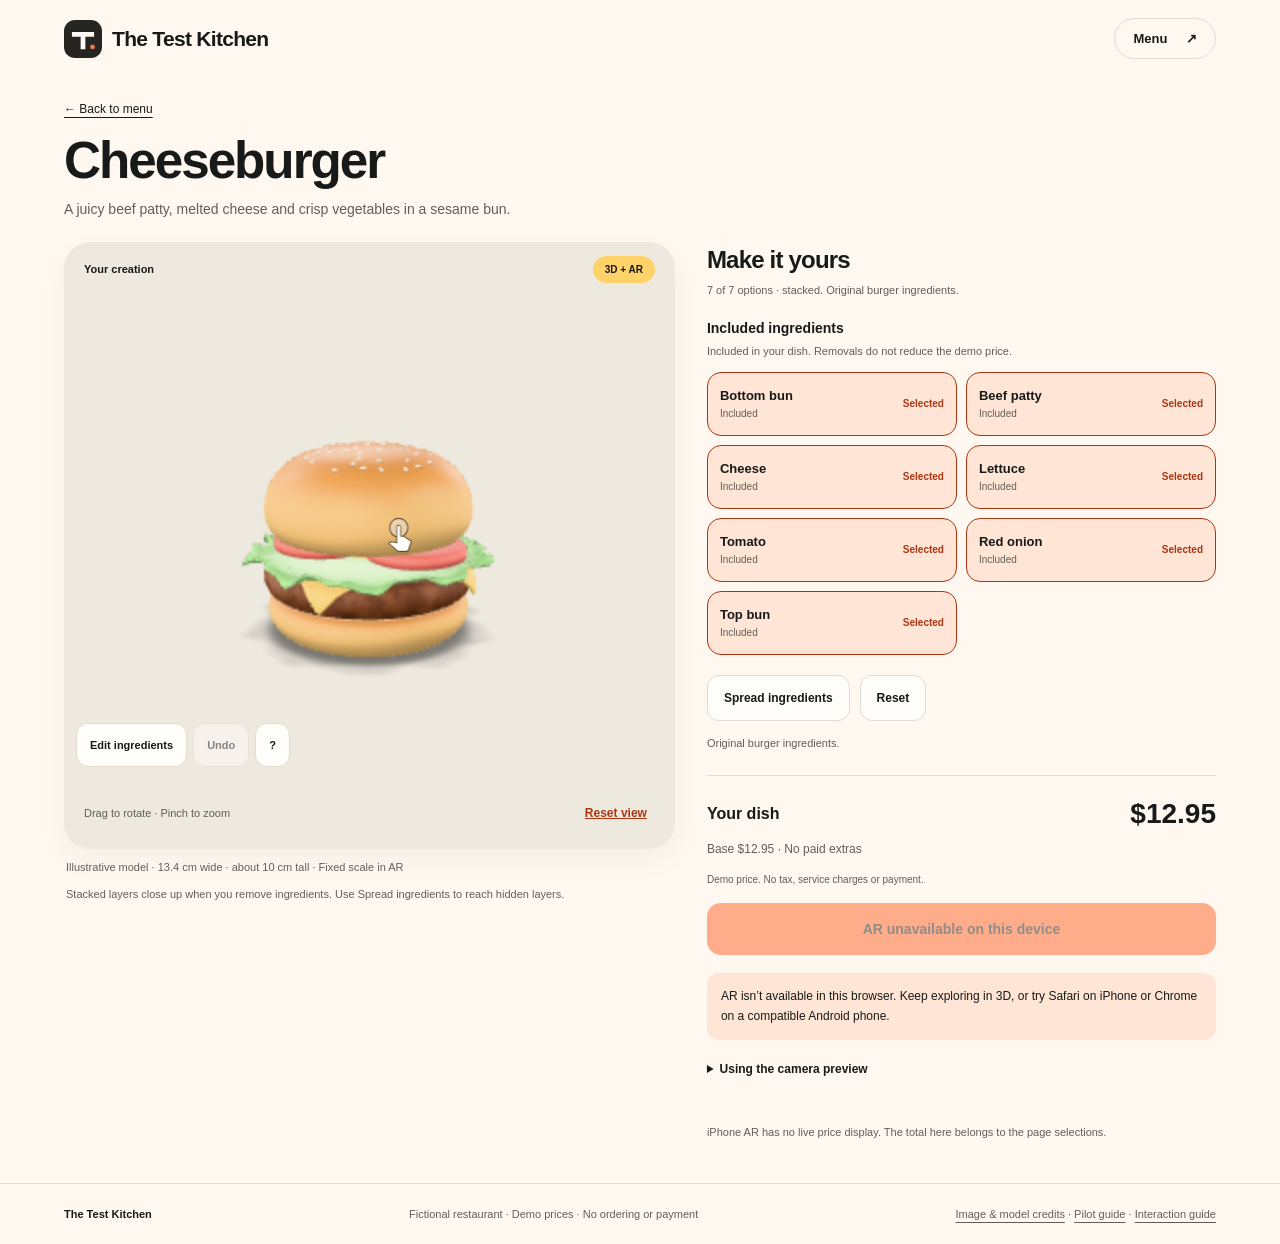
==== commit 8d3c3a71: "Refresh restaurant design and add shared ingredient drag-to-bin Add a brighter configurable fast-cas" ====
--- a/index.html
+++ b/index.html
@@ -1 +1 @@
-<!doctype html><html lang="en"><head><meta charset="utf-8"><meta name="viewport" content="width=device-width,initial-scale=1,viewport-fit=cover"><meta name="theme-color" content="#fffaf3"><meta name="description" content="Explore three favorites, customize your ingredients, and preview your dish on your table."><title>The Test Kitchen</title><link rel="icon" href="brand-mark.svg"><link rel="stylesheet" href="app.css?v=5"><script type="module" src="app.js?v=5"></script></head><body><a class="skip-link" href="#app">Skip to content</a><div id="app"><main class="empty-state"><h1>The Test Kitchen</h1><p role="status">Loading the menu…</p></main></div><noscript><p>Enable JavaScript to customize dishes. <a href="https://sites.google.com/view/the-test-kitchen-menu-demo">Visit the original menu</a>.</p></noscript></body></html>+<!doctype html><html lang="en"><head><meta charset="utf-8"><meta name="viewport" content="width=device-width,initial-scale=1,viewport-fit=cover"><meta name="theme-color" content="#fffaf3"><meta name="description" content="Explore three favorites, customize your ingredients, and preview your dish on your table."><title>The Test Kitchen</title><link rel="icon" href="brand-mark.svg"><link rel="stylesheet" href="app.css?v=6"><script type="module" src="app.js?v=6"></script></head><body><a class="skip-link" href="#app">Skip to content</a><div id="app"><main class="empty-state"><h1>The Test Kitchen</h1><p role="status">Loading the menu…</p></main></div><noscript><p>Enable JavaScript to customize dishes. <a href="https://sites.google.com/view/the-test-kitchen-menu-demo">Visit the original menu</a>.</p></noscript></body></html>
--- a/app.css
+++ b/app.css
@@ -1,4 +1,10 @@
-:root{font-family:Arial,Helvetica,sans-serif;color:var(--text);background:var(--background);--background:#fffaf3;--text:#262522;--accent:#b94123;--accentSoft:#fff0e8;--muted:#66615b;--line:#ded7ce;--radius:22px}*{box-sizing:border-box}body{margin:0}button,a,input{touch-action:manipulation}a{color:inherit;text-underline-offset:4px}button{font:inherit;cursor:pointer}button:disabled{cursor:default;opacity:.55}button:focus-visible,a:focus-visible,summary:focus-visible{outline:3px solid var(--accent);outline-offset:4px}[hidden]{display:none!important}.skip-link{position:absolute;top:-80px;left:20px;background:var(--text);color:white;padding:16px;z-index:30}.skip-link:focus{top:8px}.site-header{max-width:1320px;margin:auto;padding:26px 5%;display:flex;align-items:center;justify-content:space-between;border-bottom:1px solid var(--line);gap:20px}.wordmark{display:flex;gap:12px;align-items:center;text-decoration:none;font-weight:800;font-size:21px;letter-spacing:-.5px}.wordmark small{display:block;font-size:11px;font-weight:400;letter-spacing:.3px;margin-top:4px;color:var(--muted)}.back-link{font-size:14px;font-weight:700;text-decoration:none;padding:14px 0}.back-link span{margin-left:22px;color:var(--accent)}main{max-width:1320px;padding:36px 5% 0;margin:auto}.eyebrow{font-size:11px;font-weight:800;letter-spacing:2px;text-transform:uppercase;color:var(--accent);margin:0 0 20px}h1,h2,p{margin-top:0}h1{font-size:clamp(42px,6vw,76px);line-height:1.01;letter-spacing:-3px;font-weight:800;margin-bottom:22px}.menu-intro{padding:18px 0 34px;max-width:850px}.menu-intro>p:not(.eyebrow){max-width:520px;color:var(--muted);line-height:1.65;font-size:17px}.menu-meta{display:flex;flex-wrap:wrap;gap:18px;font-size:12px;margin-top:26px}.menu-meta span+span:before{content:'•';margin-right:18px;color:var(--accent)}.menu-cards{display:grid;grid-template-columns:repeat(3,minmax(0,1fr));gap:22px}.dish-card{border:1px solid var(--line);background:#fffdf8;border-radius:var(--radius);overflow:hidden}.card-image{display:block;position:relative;aspect-ratio:720/528;background:#e7e9df}.card-image img{width:100%;height:100%;object-fit:cover;display:block}.badge{border:1px solid #c7bfb4;border-radius:99px;padding:7px 11px;font-size:10px;white-space:nowrap}.card-image .badge{position:absolute;top:16px;left:16px;background:var(--background)}.card-body{padding:24px}.card-title{display:flex;align-items:start;justify-content:space-between;gap:12px}.card-title h2{font-size:24px;letter-spacing:-.8px;margin-bottom:14px;line-height:1.05}.card-title>strong{font-size:17px;white-space:nowrap;color:var(--accent)}.card-body p{font-size:14px;line-height:1.7;color:var(--muted);min-height:72px}.card-action{display:flex;justify-content:space-between;align-items:center;text-decoration:none;border-top:1px solid var(--line);padding-top:18px;color:var(--accent);font-size:14px;font-weight:800;min-height:48px}.card-action span{font-size:23px}.demo-note{font-size:12px;line-height:1.6;color:var(--muted);margin:24px 0 8px;max-width:760px}footer{max-width:1320px;margin:40px auto 0;padding:28px 5%;border-top:1px solid var(--line);display:flex;gap:20px;justify-content:space-between;flex-wrap:wrap;font-size:11px;color:var(--muted)}footer strong{color:var(--text)}.crumb{display:inline-block;padding:6px 0 20px;font-size:13px}.dish-heading{max-width:760px;padding:8px 0 20px}.dish-heading h1{font-size:clamp(38px,5vw,62px);letter-spacing:-2px}.dish-heading>p:last-child{font-size:16px;line-height:1.6;color:var(--muted);max-width:560px}.experience{display:grid;grid-template-columns:minmax(0,1.1fr) minmax(0,1fr);gap:42px;align-items:start}.viewer-column{position:sticky;top:20px;min-width:0}.viewer-panel{background:#e7e9df;border:1px solid #d6d9ce;border-radius:var(--radius);overflow:hidden}.viewer-topline,.viewer-bottomline{display:flex;align-items:center;justify-content:space-between;gap:12px;padding:18px 20px;font-size:11px}.viewer-topline>span:first-child{font-weight:700}.viewer-bottomline{border-top:1px solid #d6d9ce;color:#53594f}model-viewer{width:100%;height:465px;background:#e7e9df;--poster-color:transparent;--progress-bar-color:var(--accent)}.text-button{border:0;background:transparent;color:var(--accent);font-weight:700;min-height:44px;padding:8px;font-size:12px;text-decoration:underline}.model-note,.status{font-size:11px;line-height:1.6;color:var(--muted);margin:12px 2px}.recipe-customizer{background:#fffdf9;border:1px solid var(--line);border-radius:var(--radius);padding:24px}.recipe-heading h2{font-size:23px;letter-spacing:-.7px;margin-bottom:8px}.recipe-heading p{font-size:12px;color:var(--muted);line-height:1.6}fieldset{border:0;padding:0;margin:24px 0 0;min-width:0}legend{padding:0;font-weight:800;font-size:14px}.group-note{font-size:11px;color:var(--muted);line-height:1.5;margin:7px 0 12px}.ingredient-grid{display:grid;grid-template-columns:1fr 1fr;gap:9px}.ingredient-grid button{display:flex;align-items:center;justify-content:space-between;gap:10px;border:1px solid var(--line);background:var(--background);border-radius:12px;min-height:64px;padding:12px;text-align:left;color:var(--text)}.ingredient-grid button[aria-pressed=true]{border-color:var(--accent);background:var(--accentSoft)}.ingredient-label{font-weight:700;font-size:13px}.ingredient-label small{display:block;font-size:10px;font-weight:400;color:var(--muted);margin-top:5px}.ingredient-state{font-size:10px;color:var(--accent);font-weight:700}.recipe-actions{display:flex;gap:10px;margin-top:20px}.recipe-actions button{border:1px solid var(--text);border-radius:10px;background:var(--text);color:white;min-height:46px;padding:12px 16px;font-size:12px;font-weight:700}.recipe-actions button[data-reset]{background:transparent;color:var(--text)}.base-note{font-size:11px;color:var(--muted);line-height:1.5;margin:14px 0 0}.price-summary{padding:24px 2px}.price-summary>div{display:flex;justify-content:space-between;align-items:center;font-weight:700}.price-summary strong{font-size:28px}.price-summary p{font-size:12px;line-height:1.6;margin:10px 0;color:var(--muted)}.price-summary small{font-size:10px;color:var(--muted)}.primary-button,.primary-link,.native-ar-button{border:0;border-radius:12px;background:var(--accent);color:white;min-height:54px;padding:16px 22px;font-size:14px;font-weight:800;text-decoration:none}.primary-link{display:inline-flex;align-items:center}.action-dock{display:flex;align-items:center;gap:14px}.action-dock>div{display:none}.primary-button{width:100%}.help{margin:22px 0;border-top:1px solid var(--line);padding-top:20px;font-size:12px;line-height:1.65;color:var(--muted)}.help summary{font-weight:700;cursor:pointer;color:var(--text);min-height:44px}.help img{vertical-align:middle}.help a{color:var(--accent)}#ios-fallback[aria-disabled=true]{pointer-events:none;opacity:.5}.notice,.phone-note{padding:14px;border-left:3px solid var(--accent);background:var(--accentSoft);font-size:12px;line-height:1.6;margin-top:18px}.price-caveat{font-size:11px;color:var(--muted);line-height:1.5}.loading-indicator{position:absolute;inset:0;display:flex;align-items:center;justify-content:center;text-align:center;padding:30px;font-size:14px;background:#e7e9df;line-height:1.6}.native-ar-button{position:absolute;bottom:20px;left:50%;transform:translateX(-50%);white-space:nowrap}.is-loading .native-ar-button{display:none}.ar-customizer{display:none;position:absolute;left:12px;right:12px;bottom:max(16px,env(safe-area-inset-bottom));max-width:470px;max-height:46svh;overflow:auto;margin:auto;padding:16px;background:var(--background);border-radius:16px;color:var(--text);pointer-events:auto}.ar-customizer fieldset{margin-top:12px}.ar-customizer .group-note{display:none}.ar-customizer p{font-size:11px;line-height:1.5;margin:8px 0}.ar-customizer .ingredient-grid button{min-height:48px;padding:9px}.ar-customizer .recipe-actions{margin-top:12px}.ar-tracking-hint{display:none}model-viewer[ar-status=session-started] .ar-customizer,model-viewer[ar-status=object-placed] .ar-customizer{display:block}model-viewer[ar-status=object-placed] .ar-placement-hint{display:none}model-viewer[ar-tracking=not-tracking] .ar-tracking-hint{display:block}model-viewer[ar-tracking=not-tracking] .ar-placement-hint{display:none}model-viewer[ar-status=session-started] .loading-indicator,model-viewer[ar-status=object-placed] .loading-indicator{display:none}.empty-state{padding-top:70px;padding-bottom:70px;max-width:850px}.empty-state p{line-height:1.7;color:var(--muted)}.unavailable-image{width:240px;border-radius:20px;margin-bottom:30px}.document{max-width:850px;line-height:1.7}.document h1{font-size:44px}.document h2{margin-top:32px}.document li{margin-bottom:10px}.document textarea,.document input,.document select{font:inherit;width:100%;padding:12px;border:1px solid var(--line);border-radius:8px}.document label{display:block;margin:20px 0 8px}.document .qr{width:220px;height:auto}
-@media(max-width:1000px){.experience{gap:24px}.card-title{display:block}.card-title strong{display:block;margin-bottom:12px}.card-body{padding:20px}.card-body p{min-height:92px}.wordmark{font-size:19px}}
-@media(max-width:700px){.site-header{padding:18px 5%}.wordmark{font-size:18px}.wordmark img{width:38px;height:38px}main{padding:25px 5% 0}h1{font-size:51px;letter-spacing:-2px}.menu-intro{padding:14px 0 28px}.menu-intro>p:not(.eyebrow){font-size:15px}.menu-meta{gap:12px;font-size:10px}.menu-meta span+span:before{margin-right:12px}.menu-cards{grid-template-columns:1fr;gap:24px}.card-title{display:flex}.card-title strong{margin:0}.card-body p{min-height:0}.card-body{padding:22px}.card-title h2{font-size:25px}.experience{display:block}.viewer-column{position:static}.viewer-topline,.viewer-bottomline{padding:12px 16px}model-viewer{height:320px;max-height:48svh;min-height:240px}.details{margin-top:24px}.recipe-customizer{padding:20px}.dish-heading h1{font-size:42px}.dish-heading>p:last-child{font-size:14px}.action-dock{position:fixed;bottom:0;left:0;right:0;background:var(--background);border-top:1px solid var(--line);padding:12px 5% calc(12px + env(safe-area-inset-bottom));z-index:8}.action-dock>div{display:block;min-width:70px}.action-dock small{display:block;font-size:10px;color:var(--muted)}.action-dock strong{display:block;font-size:20px;margin-top:4px}.action-dock .primary-button{flex:1;padding:14px 10px;font-size:12px}.experience~*{scroll-margin-bottom:110px}body:has(.action-dock){padding-bottom:calc(100px + env(safe-area-inset-bottom))}.ingredient-grid button{min-height:64px}.ar-customizer .ingredient-grid button{min-height:48px}footer{margin-top:28px;gap:14px}.empty-state h1{font-size:38px}}
+:root{font-family:Arial,Helvetica,sans-serif;color:var(--text);background:var(--background);--background:#fff8f0;--text:#171a18;--accent:#ff5a1f;--accentInk:#171a18;--accentText:#ad3512;--accentSoft:#ffe5d6;--secondary:#ffd36a;--muted:#625e56;--line:#e4dacf;--surface:#fffdf9;--radius:26px;--shadow:0 12px 30px #3724130a;--motion:180ms}*{box-sizing:border-box}body{margin:0}button,a,input{touch-action:manipulation}a{color:inherit;text-underline-offset:4px}button{font:inherit;cursor:pointer}button:disabled{cursor:default;opacity:.48}button:focus-visible,a:focus-visible,summary:focus-visible{outline:3px solid var(--text);outline-offset:4px}[hidden]{display:none!important}.sr-only{position:absolute;width:1px;height:1px;overflow:hidden;clip-path:inset(50%)}.skip-link{position:absolute;top:-80px;left:20px;background:var(--text);color:white;padding:16px;z-index:30}.skip-link:focus{top:8px}.site-header{max-width:1380px;margin:auto;padding:18px 5%;display:flex;align-items:center;justify-content:space-between;gap:20px}.wordmark{display:flex;gap:10px;align-items:center;text-decoration:none;font-weight:800;font-size:21px;letter-spacing:-.7px}.wordmark small{display:none}.wordmark img{width:38px;height:38px}.back-link{white-space:nowrap;flex-shrink:0;font-size:13px;font-weight:700;text-decoration:none;padding:12px 18px;border:1px solid var(--line);border-radius:99px}.back-link span{margin-left:15px}main{max-width:1380px;padding:22px 5% 0;margin:auto}.eyebrow{font-size:10px;font-weight:800;letter-spacing:1.8px;text-transform:uppercase;color:var(--accentText);margin:0 0 12px}h1,h2,p{margin-top:0}h1{font-size:clamp(42px,5.4vw,72px);line-height:.99;letter-spacing:-3px;font-weight:850;margin-bottom:18px}.menu-intro{display:grid;grid-template-columns:1.4fr 1fr;column-gap:30px;align-items:end;padding:8px 0 28px}.menu-intro .eyebrow{grid-column:1/-1}.menu-intro h1{margin-bottom:0}.menu-intro h1 span{color:var(--accentText)}.menu-intro>p:not(.eyebrow){max-width:360px;color:var(--muted);line-height:1.6;font-size:15px;margin:0 0 4px}.menu-cards{display:grid;grid-template-columns:repeat(3,minmax(0,1fr));gap:22px}.dish-card{background:var(--surface);border-radius:var(--radius);overflow:hidden;box-shadow:var(--shadow);border:1px solid var(--line);transition:box-shadow var(--motion),transform var(--motion)}.card-image{display:block;position:relative;aspect-ratio:720/528;background:#e3e3df}.card-image img{width:100%;height:100%;object-fit:contain;display:block}.badge{border-radius:99px;padding:8px 12px;font-size:10px;font-weight:800;white-space:nowrap;background:var(--secondary);color:var(--text)}.card-image .badge{position:absolute;top:16px;left:16px}.card-body{padding:22px}.card-title{display:flex;align-items:start;justify-content:space-between;gap:12px}.card-title h2{font-size:23px;letter-spacing:-.9px;margin-bottom:12px;line-height:1.07}.card-title>strong{font-size:17px;white-space:nowrap;line-height:1.5}.card-body p{font-size:13px;line-height:1.65;color:var(--muted);min-height:66px;margin-bottom:20px}.card-action,.primary-button,.primary-link,.native-ar-button{display:flex;justify-content:space-between;align-items:center;text-decoration:none;border:0;border-radius:14px;padding:15px 19px;background:var(--accent);color:var(--accentInk);font-size:14px;font-weight:800;min-height:52px;transition:filter var(--motion),transform var(--motion)}.card-action span{font-size:22px;line-height:1}.primary-link{display:inline-flex}.primary-button{justify-content:center;width:100%}.demo-note{font-size:12px;line-height:1.6;color:var(--muted);margin:22px 0 8px;max-width:800px}footer{max-width:1380px;margin:32px auto 0;padding:24px 5%;border-top:1px solid var(--line);display:flex;gap:20px;justify-content:space-between;flex-wrap:wrap;font-size:11px;color:var(--muted)}footer strong{color:var(--text)}.crumb{display:inline-block;padding:0 0 20px;font-size:12px}.dish-heading{max-width:760px;padding:0 0 22px}.dish-heading .eyebrow{display:none}.dish-heading h1{font-size:clamp(36px,4vw,54px);letter-spacing:-2px;margin-bottom:12px}.dish-heading>p:last-child{font-size:14px;line-height:1.5;color:var(--muted);max-width:560px;margin:0}.experience{display:grid;grid-template-columns:minmax(0,1.2fr) minmax(0,1fr);gap:32px;align-items:start}.viewer-column{position:sticky;top:16px;min-width:0}.viewer-panel{background:#eee9df;border-radius:var(--radius);overflow:hidden;box-shadow:var(--shadow)}.viewer-topline,.viewer-bottomline{display:flex;align-items:center;justify-content:space-between;gap:12px;padding:14px 20px;font-size:11px}.viewer-topline>span:first-child{font-weight:800}.viewer-bottomline{color:var(--muted)}model-viewer{position:relative;width:100%;height:480px;background:#eee9df;--poster-color:transparent;--progress-bar-color:var(--accent)}.text-button{border:0;background:transparent;color:var(--accentText);font-weight:700;min-height:44px;padding:8px;font-size:12px;text-decoration:underline}.model-note,.status{font-size:11px;line-height:1.6;color:var(--muted);margin:10px 2px}.recipe-customizer{padding:4px 0}.recipe-heading h2{font-size:24px;letter-spacing:-.8px;margin-bottom:8px}.recipe-heading p{font-size:11px;color:var(--muted);line-height:1.5}fieldset{border:0;padding:0;margin:22px 0 0;min-width:0}legend{padding:0;font-weight:800;font-size:14px}.group-note{font-size:11px;color:var(--muted);line-height:1.5;margin:7px 0 12px}.ingredient-grid{display:grid;grid-template-columns:1fr 1fr;gap:9px}.ingredient-grid button{display:flex;align-items:center;justify-content:space-between;gap:10px;border:1px solid var(--line);background:var(--surface);border-radius:14px;min-height:64px;padding:12px;text-align:left;color:var(--text);transition:background var(--motion),border-color var(--motion)}.ingredient-grid button[aria-pressed=true]{border-color:var(--accentText);background:var(--accentSoft)}.ingredient-label{font-weight:700;font-size:13px}.ingredient-label small{display:block;font-size:10px;font-weight:400;color:var(--muted);margin-top:5px}.ingredient-state{font-size:10px;color:var(--accentText);font-weight:700}.recipe-actions{display:flex;gap:10px;margin-top:20px}.recipe-actions button,.tray-body>[data-reset]{border:1px solid var(--line);border-radius:12px;background:var(--surface);color:var(--text);min-height:46px;padding:12px 16px;font-size:12px;font-weight:700}.base-note{font-size:11px;color:var(--muted);line-height:1.5;margin:14px 0 0}.price-summary{padding:22px 0 16px;border-top:1px solid var(--line);margin-top:20px}.price-summary>div{display:flex;justify-content:space-between;align-items:center;font-weight:700}.price-summary strong{font-size:28px}.price-summary p{font-size:12px;line-height:1.6;margin:10px 0;color:var(--muted)}.price-summary small{font-size:10px;color:var(--muted)}.action-dock{display:flex;align-items:center;gap:14px}.action-dock>div{display:none}.help{margin:20px 0;font-size:12px;line-height:1.65;color:var(--muted)}.help summary{font-weight:700;cursor:pointer;color:var(--text);min-height:44px}.help img{vertical-align:middle}.help a{color:var(--accentText)}#ios-fallback[aria-disabled=true]{pointer-events:none;opacity:.5}.notice,.phone-note{padding:14px;border-radius:12px;background:var(--accentSoft);font-size:12px;line-height:1.6;margin-top:18px}.price-caveat{font-size:11px;color:var(--muted);line-height:1.5}.loading-indicator{position:absolute;inset:0;z-index:7;display:flex;align-items:center;justify-content:center;text-align:center;padding:30px;font-size:14px;background:#eee9df;line-height:1.6}.native-ar-button{display:none}.interaction-ui{position:absolute;inset:0;pointer-events:none;color:var(--text);font-size:12px}.pick-surface{position:absolute;inset:0;pointer-events:auto;touch-action:none;z-index:1}.editor-top{position:absolute;top:8px;left:14px;right:14px;z-index:2;pointer-events:none}.edit-message,.selection-label{max-width:340px;width:fit-content;border-radius:10px;padding:8px 10px;background:var(--surface);font-size:11px;line-height:1.5;margin:0 0 6px;box-shadow:var(--shadow)}.edit-message:empty,.selection-label:empty{display:none}.selection-label{background:var(--secondary);font-weight:700}.trash-target{position:absolute;right:max(16px,env(safe-area-inset-right));top:46%;width:56px;height:56px;border:1px solid var(--line);border-radius:18px;background:var(--surface);color:var(--text);display:flex;align-items:center;justify-content:center;flex-direction:column;gap:2px;z-index:4;pointer-events:auto;padding:7px;box-shadow:var(--shadow);transition:width var(--motion),height var(--motion),background var(--motion);touch-action:none}.trash-target span{font-size:9px;font-weight:700}.dragging .trash-target{width:88px;height:88px;border:2px dashed var(--accentText)}.trash-target.over-bin{background:var(--secondary);border:2px solid var(--text)}.drag-ghost{position:absolute;z-index:6;background:var(--secondary);border:2px solid var(--text);padding:14px 18px;border-radius:30px;font-size:13px;font-weight:800;max-width:150px;pointer-events:none;box-shadow:0 8px 20px #0002}.edit-toolbar{position:absolute;bottom:10px;left:12px;display:flex;gap:6px;z-index:3;pointer-events:auto}.edit-toolbar button,.ar-bottom-actions button{border:1px solid var(--line);border-radius:12px;min-height:44px;padding:10px 13px;background:var(--surface);color:var(--text);font-weight:700;font-size:11px}.edit-toolbar [aria-pressed=true]{background:var(--text);color:var(--background)}.ar-customizer,.ar-heading{display:none}.exit-ar{position:absolute;top:max(12px,env(safe-area-inset-top));left:max(12px,env(safe-area-inset-left));min-height:44px;border:0;border-radius:99px;background:var(--surface);color:var(--text);padding:12px 18px;pointer-events:auto;font-weight:700}
+/* Only this viewer's actual WebXR DOM overlay gets camera controls. */
+.in-ar{position:fixed;inset:0}.in-ar .ar-heading{display:block;position:absolute;top:max(14px,env(safe-area-inset-top));right:max(14px,env(safe-area-inset-right));padding:10px 14px;border-radius:99px;background:var(--surface);font-weight:800;max-width:60%;z-index:3}.in-ar .editor-top{top:calc(68px + env(safe-area-inset-top))}.in-ar .ar-customizer{display:block;position:absolute;left:max(12px,env(safe-area-inset-left));right:max(12px,env(safe-area-inset-right));bottom:calc(10px + env(safe-area-inset-bottom));z-index:3;pointer-events:auto;max-width:520px;margin:auto}.ingredient-tray{background:var(--surface);border:1px solid var(--line);border-radius:18px;box-shadow:var(--shadow)}.ingredient-tray summary{padding:14px 16px;min-height:52px;cursor:pointer;font-weight:800}.ingredient-tray summary span{float:right;font-size:16px}.ingredient-tray summary small{font-size:9px;font-weight:400;margin-left:8px}.tray-body{max-height:30svh;overflow:auto;padding:0 14px 14px;overscroll-behavior:contain}.tray-body fieldset{margin-top:12px}.tray-body .group-note{display:none}.tray-body .ingredient-grid button{min-height:48px}.tray-body>[data-reset]{margin-top:12px}.ar-bottom-actions{margin-top:8px}.in-ar .edit-toolbar{left:auto;right:max(12px,env(safe-area-inset-right));bottom:calc(10px + env(safe-area-inset-bottom));z-index:5}.in-ar .ar-bottom-actions{padding-right:215px}.in-ar .ar-bottom-actions button{padding:10px}.in-ar .trash-target{top:40%}.in-ar:has(.ingredient-tray[open]) .trash-target{top:30%}.in-ar:has(.ingredient-tray[open]) .pick-surface{pointer-events:none}.in-ar:has(.ingredient-tray[open]) .trash-target{visibility:hidden}model-viewer[ar-status=session-started] .loading-indicator,model-viewer[ar-status=object-placed] .loading-indicator{display:none}.empty-state{padding-top:70px;padding-bottom:70px;max-width:850px}.empty-state p{line-height:1.7;color:var(--muted)}.unavailable-image{width:240px;border-radius:20px;margin-bottom:30px}.document{max-width:850px;line-height:1.7}.document h1{font-size:44px}.document h2{margin-top:32px}.document li{margin-bottom:10px}.document textarea,.document input,.document select{font:inherit;width:100%;padding:12px;border:1px solid var(--line);border-radius:8px}.document label{display:block;margin:20px 0 8px}.document .qr{width:220px;height:auto}
+@media(hover:hover){.card-action:hover,.primary-button:hover{filter:brightness(.94)}.dish-card:hover{transform:translateY(-3px);box-shadow:0 16px 36px #37241314}}
+@media(max-width:1000px){.experience{gap:24px}.card-title{display:block}.card-title strong{display:block;margin-bottom:12px}.card-body{padding:18px}.card-body p{min-height:86px}.wordmark{font-size:19px}}
+@media(max-width:700px){.site-header{padding:14px 5%}.wordmark{font-size:18px}.wordmark img{width:34px;height:34px}main{padding:14px 5% 0}.menu-intro{display:block;padding:4px 0 22px}.menu-intro .eyebrow{margin-bottom:10px}.menu-intro h1{font-size:46px;letter-spacing:-2px;margin-bottom:12px}.menu-intro h1 br{display:none}.menu-intro h1 span{display:inline}.menu-intro>p:not(.eyebrow){font-size:13px;line-height:1.5;max-width:400px}.menu-cards{grid-template-columns:1fr;gap:22px}.card-title{display:flex}.card-title strong{margin:0}.card-body p{min-height:0;margin-bottom:16px}.card-body{padding:20px}.card-title h2{font-size:24px}.experience{display:block}.viewer-column{position:static}.viewer-topline,.viewer-bottomline{padding:10px 14px}model-viewer{height:380px;max-height:60svh;min-height:310px}.details{margin-top:24px}.dish-heading{padding-bottom:18px}.dish-heading h1{font-size:37px}.dish-heading>p:last-child{font-size:13px}.action-dock{position:fixed;bottom:0;left:0;right:0;background:var(--background);border-top:1px solid var(--line);padding:12px 5% calc(12px + env(safe-area-inset-bottom));z-index:8}.action-dock>div{display:block;min-width:70px}.action-dock small{display:block;font-size:10px;color:var(--muted)}.action-dock strong{display:block;font-size:20px;margin-top:4px}.action-dock .primary-button{flex:1;padding:14px 10px;font-size:12px}body:has(.action-dock){padding-bottom:calc(110px + env(safe-area-inset-bottom))}footer{margin-top:28px;gap:14px}.empty-state h1{font-size:38px}.edit-message{max-width:260px}.in-ar .ar-bottom-actions{padding-right:0}.in-ar .ar-bottom-actions button{max-width:112px;min-height:48px}.in-ar .edit-toolbar button{padding:10px;font-size:10px;min-height:48px}}
+@media(max-height:520px) and (orientation:landscape){.in-ar .ar-customizer{left:12px;right:auto;width:52%;max-width:380px}.in-ar .edit-toolbar{right:12px}.in-ar .ar-bottom-actions{padding:0}.in-ar .trash-target{top:43%}.in-ar .tray-body{max-height:30svh}.in-ar .editor-top{left:110px;top:10px;right:170px}.in-ar .ar-heading{max-width:165px;font-size:10px}}
 @media(prefers-reduced-motion:reduce){*{scroll-behavior:auto!important;animation:none!important;transition:none!important}}
+@media(max-width:700px){.in-ar .edit-toolbar [data-edit-mode]{max-width:88px}}
+@media(max-height:520px) and (orientation:landscape){.experience{display:block}.viewer-column{position:static}model-viewer{height:300px}.details{margin-top:24px}}
